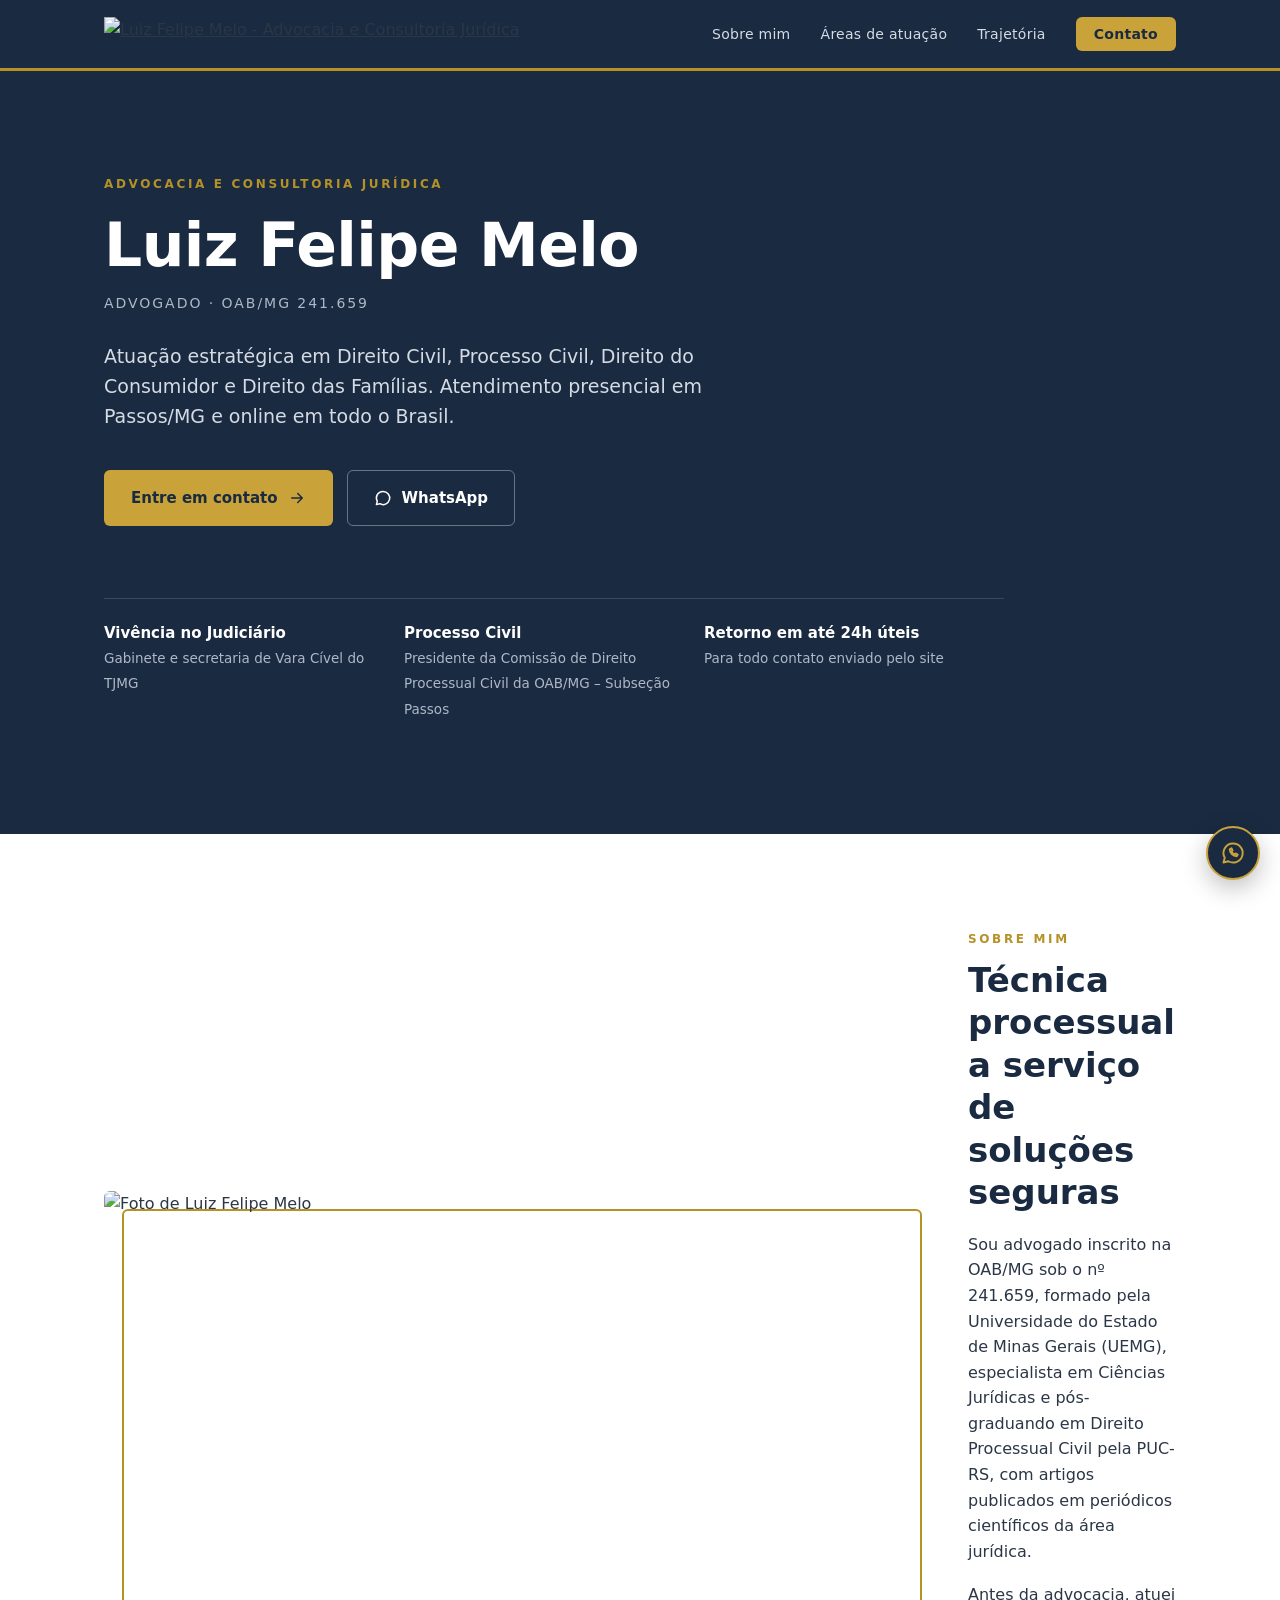
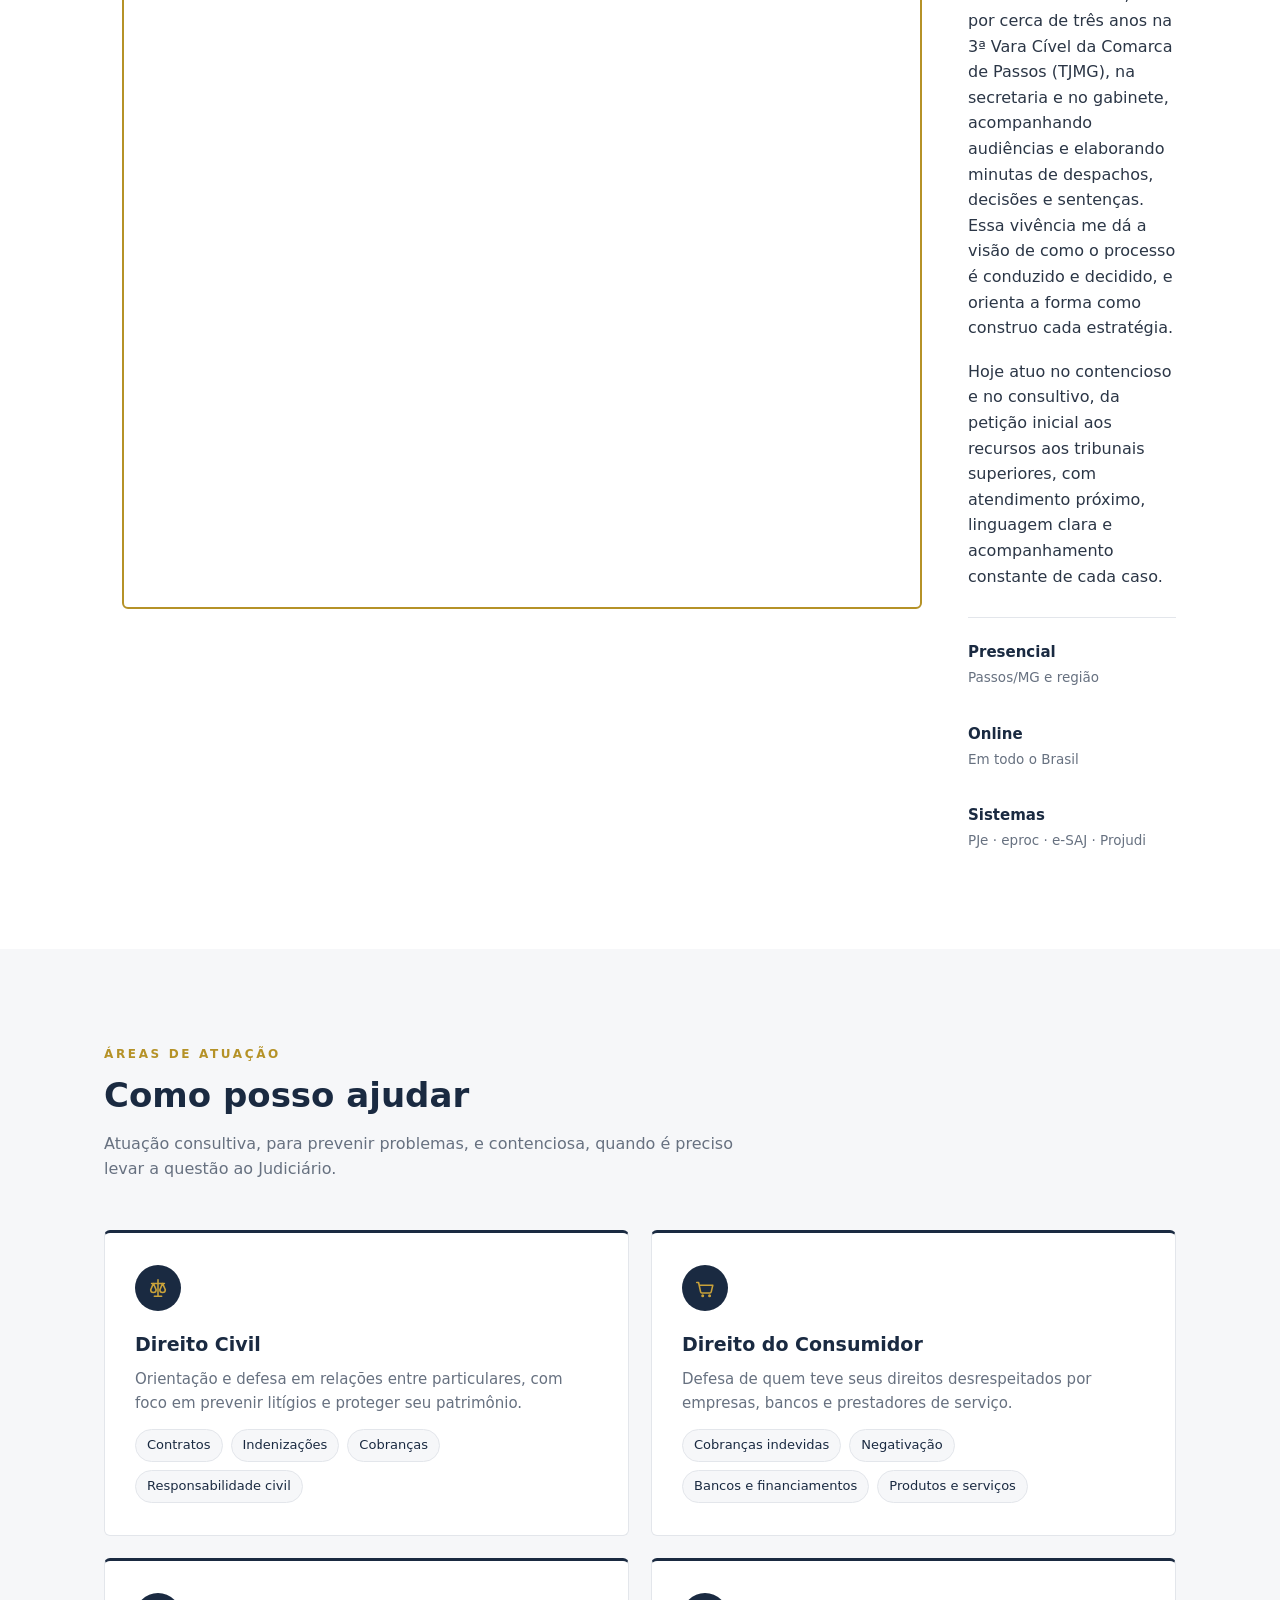
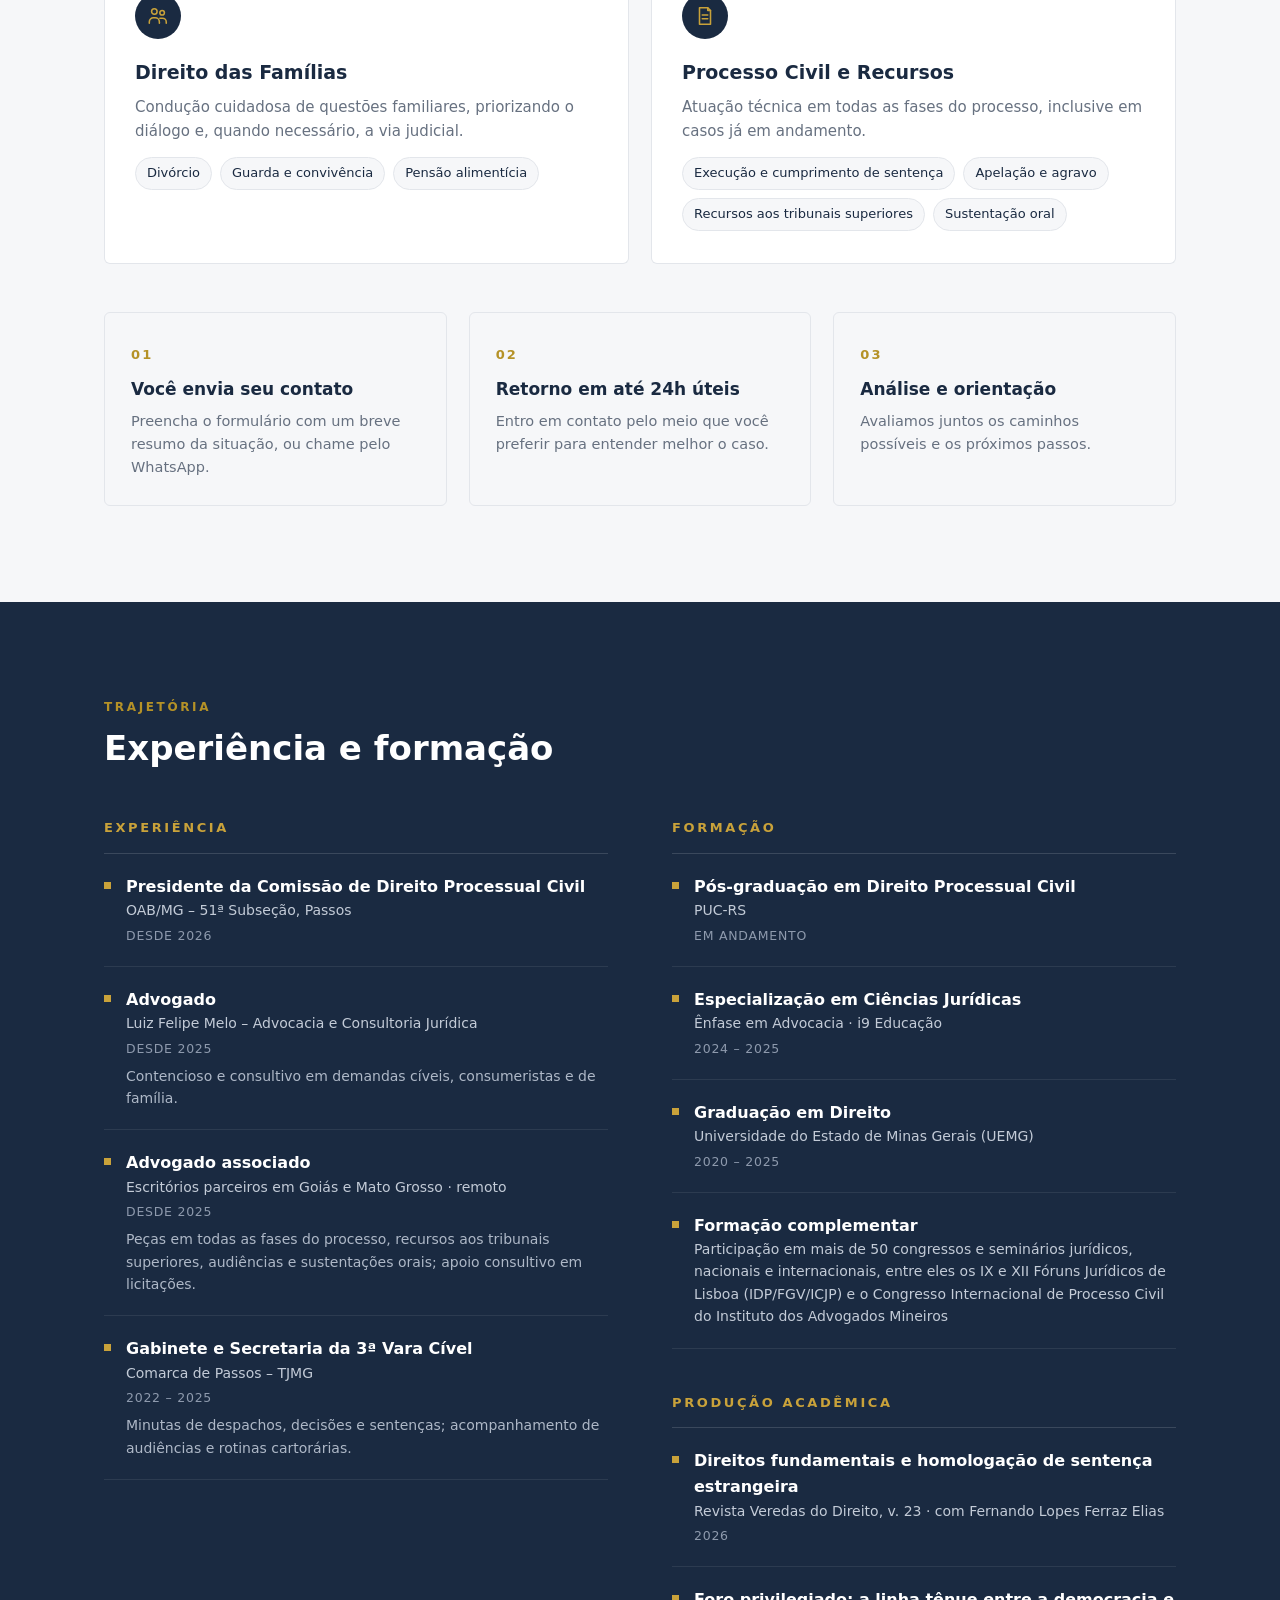
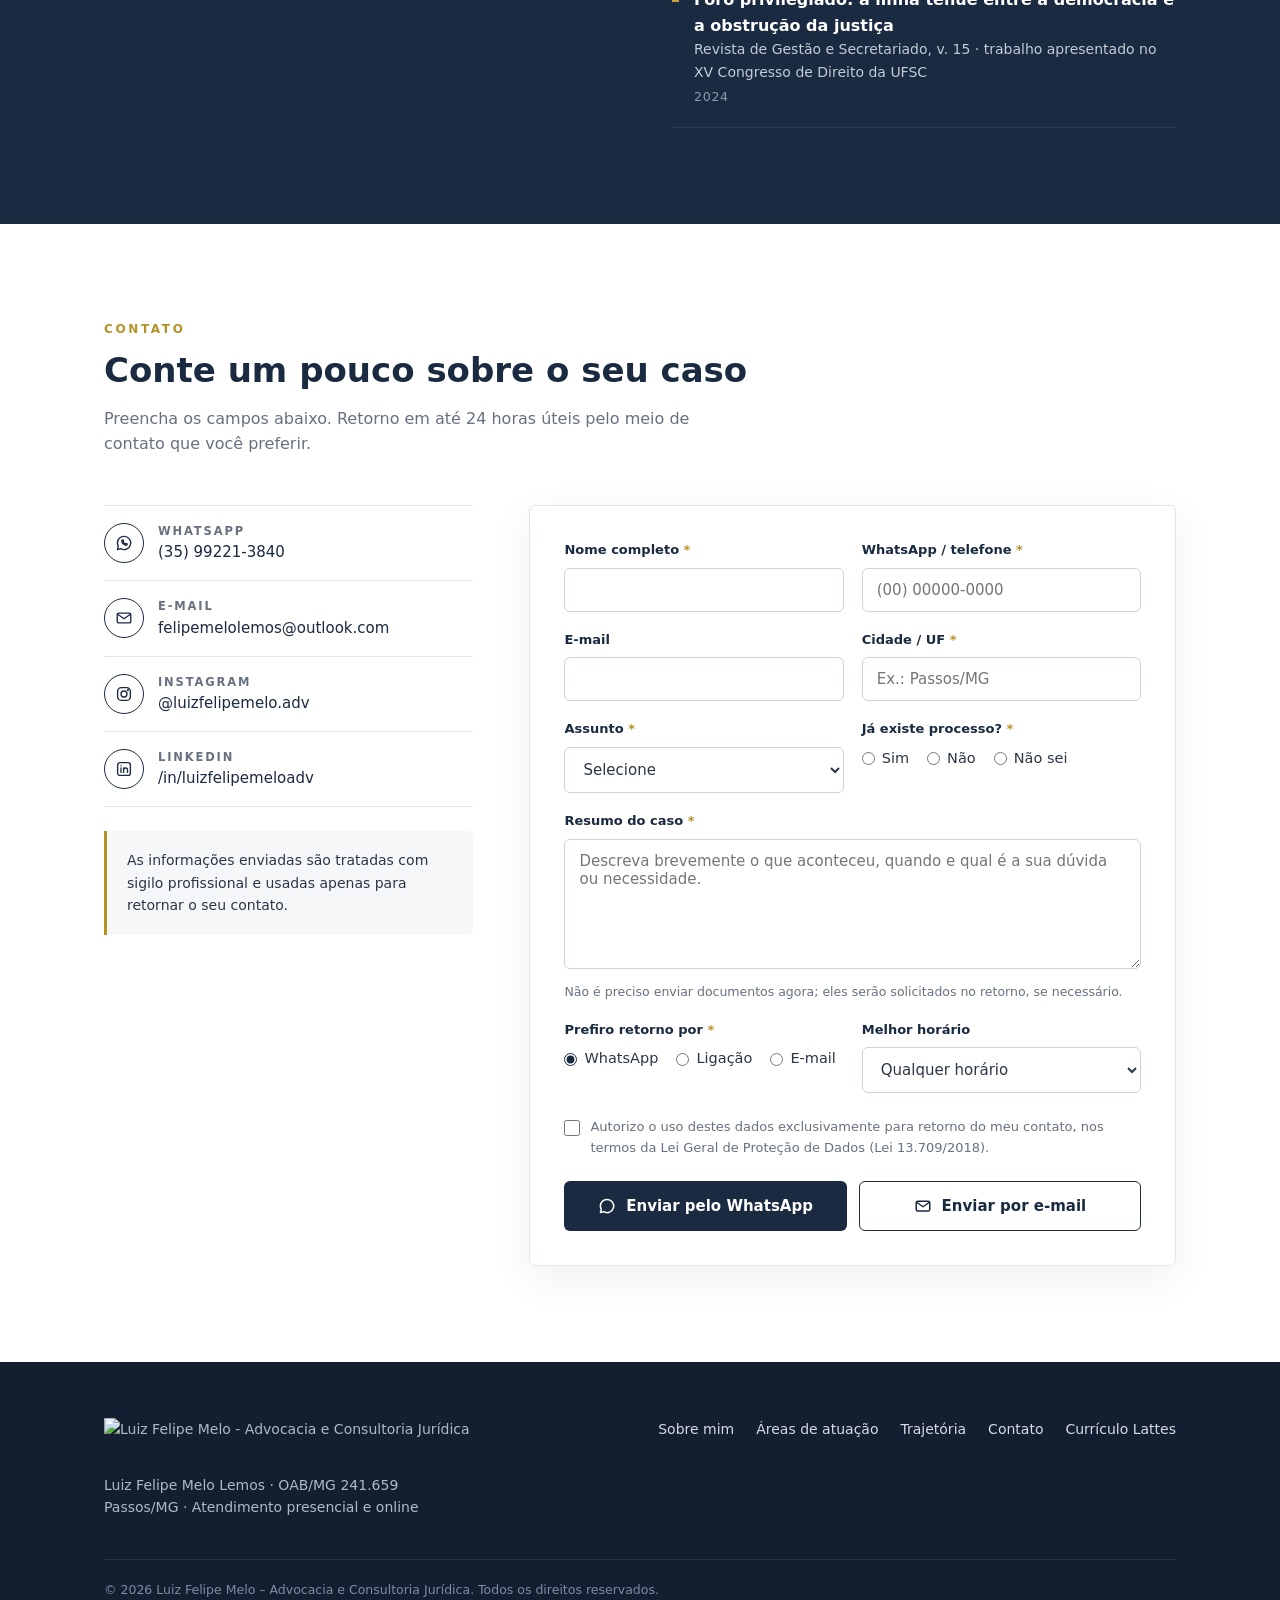
==== index.html @ 208e43bc "Add files via upload" ====
<!doctype html>
<html lang="pt-BR">
<head>
<meta charset="utf-8">
<meta name="viewport" content="width=device-width, initial-scale=1">
<title>Luiz Felipe Melo | Advocacia e Consultoria Jurídica</title>
<meta name="description" content="Luiz Felipe Melo, advogado (OAB/MG 241.659). Atuação em Direito Civil, Processo Civil, Direito do Consumidor e Direito das Famílias. Atendimento presencial em Passos/MG e online em todo o Brasil.">
<meta name="theme-color" content="#1A2A41">
<link rel="icon" type="image/png" href="assets/favicon.png">
<link rel="apple-touch-icon" href="assets/apple-touch-icon.png">
<meta property="og:type" content="website">
<meta property="og:locale" content="pt_BR">
<meta property="og:title" content="Luiz Felipe Melo | Advocacia e Consultoria Jurídica">
<meta property="og:description" content="Advogado · OAB/MG 241.659. Direito Civil, Processo Civil, Consumidor e Famílias. Atendimento presencial em Passos/MG e online em todo o Brasil.">
<meta property="og:image" content="https://luizfelipemelo-adv.github.io/assets/og.jpg">
<meta property="og:url" content="https://luizfelipemelo-adv.github.io/">

<style>
  @font-face { font-family: "Montserrat"; font-weight: 400; font-display: swap; src: url("assets/fonts/montserrat-latin-400-normal.woff2") format("woff2"); }
  @font-face { font-family: "Montserrat"; font-weight: 500; font-display: swap; src: url("assets/fonts/montserrat-latin-500-normal.woff2") format("woff2"); }
  @font-face { font-family: "Montserrat"; font-weight: 600; font-display: swap; src: url("assets/fonts/montserrat-latin-600-normal.woff2") format("woff2"); }
  @font-face { font-family: "Montserrat"; font-weight: 700; font-display: swap; src: url("assets/fonts/montserrat-latin-700-normal.woff2") format("woff2"); }

  :root {
    --navy: #1A2A41; --navy-deep: #131F31; --gold: #B59227; --gold-light: #C9A23A;
    --text: #2B3646; --grey: #677180; --hair: #E3E6EB; --paper: #F6F7F9; --white: #FFFFFF;
    --max: 1120px; --r: 6px;
  }
  * { box-sizing: border-box; margin: 0; padding: 0; }
  html { scroll-behavior: smooth; scroll-padding-top: 76px; }
  body { font-family: "Montserrat", system-ui, sans-serif; color: var(--text); background: var(--white); line-height: 1.6; font-size: 16px; -webkit-font-smoothing: antialiased; }
  img { max-width: 100%; display: block; }
  a { color: inherit; }
  .wrap { max-width: var(--max); margin: 0 auto; padding: 0 24px; }
  .eyebrow { font-size: 12px; font-weight: 700; letter-spacing: .22em; text-transform: uppercase; color: var(--gold); }
  h2.title { font-size: clamp(26px, 3.4vw, 34px); font-weight: 600; color: var(--navy); line-height: 1.25; margin-top: 10px; }
  .lead { color: var(--grey); max-width: 640px; margin-top: 14px; }
  section { padding: 96px 0; }

  /* NAV */
  .nav { position: sticky; top: 0; z-index: 50; background: var(--navy); border-bottom: 3px solid var(--gold); }
  .nav .wrap { display: flex; align-items: center; justify-content: space-between; height: 68px; }
  .nav .brand img { height: 34px; width: auto; }
  .nav ul { display: flex; gap: 30px; list-style: none; align-items: center; }
  .nav ul a { color: #D5DBE4; text-decoration: none; font-size: 14px; font-weight: 500; letter-spacing: .02em; }
  .nav ul a:hover { color: var(--white); }
  .nav ul a.btn-nav { color: var(--navy); background: var(--gold-light); padding: 9px 18px; border-radius: var(--r); font-weight: 600; }
  .nav ul a.btn-nav:hover { background: #D4AE48; color: var(--navy); }
  .menu-btn { display: none; background: none; border: 0; width: 42px; height: 42px; cursor: pointer; }
  .menu-btn span { display: block; width: 24px; height: 2px; background: var(--white); margin: 5px auto; transition: .2s; }

  /* HERO */
  .hero { background: var(--navy); color: var(--white); padding: 104px 0 112px; position: relative; overflow: hidden; }
  .hero .mono { position: absolute; right: 24px; top: 6px; width: 250px; height: auto; opacity: .95; }
  .hero .wrap { position: relative; z-index: 1; }
  .hero h1 { font-size: clamp(36px, 5.6vw, 60px); font-weight: 600; line-height: 1.1; margin-top: 18px; letter-spacing: -.01em; }
  .hero .oab { font-size: 14px; letter-spacing: .14em; text-transform: uppercase; color: #AEB8C7; margin-top: 14px; }
  .hero p.intro { font-size: clamp(16px, 1.8vw, 19px); color: #D5DBE4; max-width: 620px; margin-top: 26px; }
  .hero .ctas { display: flex; gap: 14px; flex-wrap: wrap; margin-top: 38px; }
  .btn { display: inline-flex; align-items: center; gap: 10px; padding: 15px 26px; border-radius: var(--r); font-weight: 600; font-size: 15px; text-decoration: none; border: 1.5px solid transparent; cursor: pointer; font-family: inherit; }
  .btn-gold { background: var(--gold-light); color: var(--navy); }
  .btn-gold:hover { background: #D4AE48; }
  .btn-ghost { border-color: rgba(255,255,255,.35); color: var(--white); }
  .btn-ghost:hover { border-color: var(--white); }
  .btn svg { width: 18px; height: 18px; fill: none; stroke: currentColor; stroke-width: 2; stroke-linecap: round; stroke-linejoin: round; }
  .hero .facts { display: grid; grid-template-columns: repeat(3, 1fr); gap: 0; margin-top: 72px; border-top: 1px solid rgba(255,255,255,.14); max-width: 900px; }
  .hero .facts div { padding: 22px 24px 0 0; }
  .hero .facts b { display: block; font-size: 15px; font-weight: 600; color: var(--white); }
  .hero .facts span { font-size: 13.5px; color: #AEB8C7; }

  /* SOBRE */
  .about .grid { display: grid; grid-template-columns: 5fr 7fr; gap: 64px; align-items: center; }
  .about .photo { position: relative; }
  .about .photo img { border-radius: var(--r); width: 100%; aspect-ratio: 4/5; object-fit: cover; }
  .about .photo::before { content: ""; position: absolute; inset: 18px -18px -18px 18px; border: 2px solid var(--gold); border-radius: var(--r); z-index: -1; }
  .about p { margin-top: 18px; }
  .about .sign { margin-top: 28px; padding-top: 22px; border-top: 1px solid var(--hair); display: flex; gap: 32px; flex-wrap: wrap; }
  .about .sign div b { display: block; color: var(--navy); font-weight: 600; font-size: 15px; }
  .about .sign div span { font-size: 13.5px; color: var(--grey); }

  /* ÁREAS */
  .areas { background: var(--paper); }
  .areas .cards { display: grid; grid-template-columns: repeat(2, 1fr); gap: 22px; margin-top: 48px; }
  .card { background: var(--white); border: 1px solid var(--hair); border-radius: var(--r); padding: 32px 30px; border-top: 3px solid var(--navy); }
  .card .ic { width: 46px; height: 46px; border-radius: 50%; background: var(--navy); display: flex; align-items: center; justify-content: center; }
  .card .ic svg { width: 22px; height: 22px; fill: none; stroke: var(--gold-light); stroke-width: 1.7; stroke-linecap: round; stroke-linejoin: round; }
  .card h3 { font-size: 19px; font-weight: 600; color: var(--navy); margin-top: 18px; }
  .card p { color: var(--grey); font-size: 15px; margin-top: 8px; }
  .card ul { list-style: none; margin-top: 14px; display: flex; flex-wrap: wrap; gap: 8px; }
  .card li { font-size: 13px; font-weight: 500; color: var(--navy); background: var(--paper); border: 1px solid var(--hair); padding: 5px 11px; border-radius: 30px; }

  /* COMO FUNCIONA */
  .steps { display: grid; grid-template-columns: repeat(3, 1fr); gap: 22px; margin-top: 48px; counter-reset: s; }
  .step { padding: 28px 26px 26px; border: 1px solid var(--hair); border-radius: var(--r); position: relative; }
  .step::before { counter-increment: s; content: "0" counter(s); font-size: 13px; font-weight: 700; letter-spacing: .16em; color: var(--gold); }
  .step h3 { font-size: 17px; font-weight: 600; color: var(--navy); margin-top: 10px; }
  .step p { font-size: 14.5px; color: var(--grey); margin-top: 6px; }

  /* TRAJETÓRIA */
  .career { background: var(--navy); color: var(--white); }
  .career h2.title { color: var(--white); }
  .career .cols { display: grid; grid-template-columns: 1fr 1fr; gap: 64px; margin-top: 48px; }
  .career h3 { font-size: 13px; font-weight: 700; letter-spacing: .2em; text-transform: uppercase; color: var(--gold-light); padding-bottom: 14px; border-bottom: 1px solid rgba(255,255,255,.14); }
  .tl { list-style: none; }
  .tl li { padding: 20px 0 20px 22px; border-bottom: 1px solid rgba(255,255,255,.08); position: relative; }
  .tl li::before { content: ""; position: absolute; left: 0; top: 28px; width: 7px; height: 7px; background: var(--gold-light); }
  .tl b { display: block; font-weight: 600; font-size: 16px; }
  .tl .where { display: block; font-size: 14px; color: #C3CBD7; }
  .tl .when { display: block; font-size: 12.5px; color: #8E9AAD; letter-spacing: .06em; text-transform: uppercase; margin-top: 4px; }
  .tl p { font-size: 14px; color: #AEB8C7; margin-top: 6px; }

  /* CONTATO */
  .contact .grid { display: grid; grid-template-columns: 4fr 7fr; gap: 56px; margin-top: 48px; align-items: start; }
  .channels a { display: flex; align-items: center; gap: 14px; padding: 16px 0; border-bottom: 1px solid var(--hair); text-decoration: none; }
  .channels a:first-child { border-top: 1px solid var(--hair); }
  .channels .ci { width: 40px; height: 40px; flex: 0 0 40px; border-radius: 50%; border: 1.5px solid var(--navy); display: flex; align-items: center; justify-content: center; }
  .channels .ci svg { width: 18px; height: 18px; fill: none; stroke: var(--navy); stroke-width: 1.8; stroke-linecap: round; stroke-linejoin: round; }
  .channels small { display: block; font-size: 11.5px; font-weight: 700; letter-spacing: .16em; text-transform: uppercase; color: var(--grey); }
  .channels span.v { display: block; font-weight: 500; color: var(--navy); font-size: 15px; word-break: break-word; }
  .note { margin-top: 24px; padding: 18px 20px; background: var(--paper); border-left: 3px solid var(--gold); font-size: 14px; color: var(--text); border-radius: 0 var(--r) var(--r) 0; }

  form { background: var(--white); border: 1px solid var(--hair); border-radius: var(--r); padding: 34px; box-shadow: 0 12px 40px rgba(26,42,65,.07); }
  .row { display: grid; grid-template-columns: 1fr 1fr; gap: 18px; }
  .f { margin-bottom: 18px; }
  .f label, .f .lbl { display: block; font-size: 13px; font-weight: 600; color: var(--navy); margin-bottom: 7px; }
  .f label i, .f .lbl i { color: var(--gold); font-style: normal; }
  .f input, .f select, .f textarea { width: 100%; font-family: inherit; font-size: 15px; color: var(--text); padding: 12px 14px; border: 1px solid #CDD3DC; border-radius: var(--r); background: var(--white); outline: none; }
  .f textarea { min-height: 130px; resize: vertical; }
  .f input:focus, .f select:focus, .f textarea:focus { border-color: var(--navy); box-shadow: 0 0 0 3px rgba(26,42,65,.1); }
  .f .hint { font-size: 12.5px; color: var(--grey); margin-top: 5px; }
  .radios { display: flex; gap: 18px; flex-wrap: wrap; }
  .radios label { display: flex; align-items: center; gap: 7px; font-weight: 500; font-size: 14.5px; color: var(--text); margin: 0; cursor: pointer; }
  .radios input { width: auto; accent-color: var(--navy); }
  .consent { display: flex; gap: 10px; align-items: flex-start; font-size: 13px; color: var(--grey); margin: 6px 0 22px; }
  .consent input { margin-top: 3px; accent-color: var(--navy); width: 16px; height: 16px; flex: 0 0 16px; }
  .send { display: flex; gap: 12px; flex-wrap: wrap; }
  .send .btn { flex: 1 1 220px; justify-content: center; }
  .btn-navy { background: var(--navy); color: var(--white); }
  .btn-navy:hover { background: var(--navy-deep); }
  .btn-line { border-color: var(--navy); color: var(--navy); background: transparent; }
  .btn-line:hover { background: var(--paper); }
  .err { display: none; color: #A3302A; font-size: 13.5px; margin-bottom: 14px; }
  .err.show { display: block; }
  .ok { display: none; margin-top: 16px; font-size: 14px; color: var(--navy); background: var(--paper); padding: 14px 16px; border-radius: var(--r); }
  .ok.show { display: block; }
  .f.invalid input, .f.invalid select, .f.invalid textarea { border-color: #A3302A; }

  /* FOOTER */
  footer { background: var(--navy-deep); color: #AEB8C7; padding: 56px 0 0; font-size: 14px; }
  footer .top { display: flex; justify-content: space-between; gap: 32px; flex-wrap: wrap; padding-bottom: 40px; }
  footer img { height: 40px; width: auto; }
  footer .links { display: flex; gap: 22px; flex-wrap: wrap; }
  footer .links a { text-decoration: none; color: #D5DBE4; }
  footer .links a:hover { color: var(--white); }
  footer .bottom { border-top: 1px solid rgba(255,255,255,.08); padding: 20px 0; font-size: 12.5px; color: #7F8BA0; }
  .bar { display: flex; height: 6px; } .bar i { flex: 1; background: var(--navy); } .bar i + i { background: var(--gold); }

  /* WHATSAPP FLUTUANTE */
  .wa-float { position: fixed; right: 20px; bottom: 20px; z-index: 60; width: 54px; height: 54px; border-radius: 50%; background: var(--navy); border: 2px solid var(--gold-light);
              display: flex; align-items: center; justify-content: center; box-shadow: 0 8px 24px rgba(0,0,0,.25); }
  .wa-float svg { width: 26px; height: 26px; fill: none; stroke: var(--gold-light); stroke-width: 1.8; stroke-linecap: round; stroke-linejoin: round; }

  /* RESPONSIVO */
  @media (max-width: 900px) {
    section { padding: 72px 0; }
    .menu-btn { display: block; }
    .nav ul { display: none; position: absolute; top: 71px; left: 0; right: 0; background: var(--navy); flex-direction: column; gap: 0; padding: 8px 24px 20px; border-bottom: 3px solid var(--gold); }
    .nav.open ul { display: flex; }
    .nav ul li { width: 100%; }
    .nav ul a { display: block; padding: 14px 0; border-bottom: 1px solid rgba(255,255,255,.08); font-size: 16px; }
    .nav ul a.btn-nav { text-align: center; margin-top: 14px; border: 0; }
    .hero { padding: 72px 0 80px; }
    .hero .mono { display: none; }
    .hero .facts { grid-template-columns: 1fr; margin-top: 48px; }
    .hero .facts div { padding: 16px 0; border-bottom: 1px solid rgba(255,255,255,.08); }
    .about .grid, .career .cols, .contact .grid { grid-template-columns: 1fr; gap: 44px; }
    .about .photo { max-width: 380px; margin-right: 18px; }
    .areas .cards, .steps { grid-template-columns: 1fr; }
    .row { grid-template-columns: 1fr; gap: 0; }
    form { padding: 24px 20px; }
  }
</style>
</head>
<body>

<header class="nav" id="topo">
  <div class="wrap">
    <a class="brand" href="#inicio" aria-label="Início"><img src="assets/logo-horizontal.png" alt="Luiz Felipe Melo - Advocacia e Consultoria Jurídica"></a>
    <button class="menu-btn" aria-label="Abrir menu" aria-expanded="false"><span></span><span></span><span></span></button>
    <ul>
      <li><a href="#sobre">Sobre mim</a></li>
      <li><a href="#atuacao">Áreas de atuação</a></li>
      <li><a href="#trajetoria">Trajetória</a></li>
      <li><a href="#contato" class="btn-nav">Contato</a></li>
    </ul>
  </div>
</header>

<main>
  <!-- INÍCIO -->
  <section class="hero" id="inicio">
    <div class="wrap">
      <img class="mono" src="assets/icone.png" alt="" aria-hidden="true">
      <div class="eyebrow">Advocacia e Consultoria Jurídica</div>
      <h1>Luiz Felipe Melo</h1>
      <div class="oab">Advogado · OAB/MG 241.659</div>
      <p class="intro">Atuação estratégica em Direito Civil, Processo Civil, Direito do Consumidor e Direito das Famílias. Atendimento presencial em Passos/MG e online em todo o Brasil.</p>
      <div class="ctas">
        <a class="btn btn-gold" href="#contato">Entre em contato
          <svg viewBox="0 0 24 24"><path d="M5 12h14M13 6l6 6-6 6"/></svg></a>
        <a class="btn btn-ghost" href="https://wa.me/5535992213840" target="_blank" rel="noopener">
          <svg viewBox="0 0 24 24"><path d="M12 3.2a8.8 8.8 0 0 0-7.6 13.2L3.2 20.8l4.5-1.2A8.8 8.8 0 1 0 12 3.2z"/></svg>WhatsApp</a>
      </div>
      <div class="facts">
        <div><b>Vivência no Judiciário</b><span>Gabinete e secretaria de Vara Cível do TJMG</span></div>
        <div><b>Processo Civil</b><span>Presidente da Comissão de Direito Processual Civil da OAB/MG – Subseção Passos</span></div>
        <div><b>Retorno em até 24h úteis</b><span>Para todo contato enviado pelo site</span></div>
      </div>
    </div>
  </section>

  <!-- SOBRE -->
  <section class="about" id="sobre">
    <div class="wrap grid">
      <div class="photo"><img src="assets/foto-luiz-felipe.jpg" alt="Foto de Luiz Felipe Melo" width="800" height="1000" loading="lazy"></div>
      <div>
        <div class="eyebrow">Sobre mim</div>
        <h2 class="title">Técnica processual a serviço de soluções seguras</h2>
        <p>Sou advogado inscrito na OAB/MG sob o nº 241.659, formado pela Universidade do Estado de Minas Gerais (UEMG), especialista em Ciências Jurídicas e pós-graduando em Direito Processual Civil pela PUC-RS, com artigos publicados em periódicos científicos da área jurídica.</p>
        <p>Antes da advocacia, atuei por cerca de três anos na 3ª Vara Cível da Comarca de Passos (TJMG), na secretaria e no gabinete, acompanhando audiências e elaborando minutas de despachos, decisões e sentenças. Essa vivência me dá a visão de como o processo é conduzido e decidido, e orienta a forma como construo cada estratégia.</p>
        <p>Hoje atuo no contencioso e no consultivo, da petição inicial aos recursos aos tribunais superiores, com atendimento próximo, linguagem clara e acompanhamento constante de cada caso.</p>
        <div class="sign">
          <div><b>Presencial</b><span>Passos/MG e região</span></div>
          <div><b>Online</b><span>Em todo o Brasil</span></div>
          <div><b>Sistemas</b><span>PJe · eproc · e-SAJ · Projudi</span></div>
        </div>
      </div>
    </div>
  </section>

  <!-- ÁREAS -->
  <section class="areas" id="atuacao">
    <div class="wrap">
      <div class="eyebrow">Áreas de atuação</div>
      <h2 class="title">Como posso ajudar</h2>
      <p class="lead">Atuação consultiva, para prevenir problemas, e contenciosa, quando é preciso levar a questão ao Judiciário.</p>
      <div class="cards">
        <article class="card">
          <div class="ic"><svg viewBox="0 0 24 24"><path d="M12 3v18M5 7h14M7 7l-3 7a3 3 0 0 0 6 0zM17 7l-3 7a3 3 0 0 0 6 0zM8 21h8"/></svg></div>
          <h3>Direito Civil</h3>
          <p>Orientação e defesa em relações entre particulares, com foco em prevenir litígios e proteger seu patrimônio.</p>
          <ul><li>Contratos</li><li>Indenizações</li><li>Cobranças</li><li>Responsabilidade civil</li></ul>
        </article>
        <article class="card">
          <div class="ic"><svg viewBox="0 0 24 24"><path d="M3 6h2l2.2 10.2a1.5 1.5 0 0 0 1.5 1.2h8.6a1.5 1.5 0 0 0 1.5-1.2L20.5 9H6.2"/><circle cx="9.5" cy="20.5" r=".8"/><circle cx="17" cy="20.5" r=".8"/></svg></div>
          <h3>Direito do Consumidor</h3>
          <p>Defesa de quem teve seus direitos desrespeitados por empresas, bancos e prestadores de serviço.</p>
          <ul><li>Cobranças indevidas</li><li>Negativação</li><li>Bancos e financiamentos</li><li>Produtos e serviços</li></ul>
        </article>
        <article class="card">
          <div class="ic"><svg viewBox="0 0 24 24"><circle cx="8" cy="7" r="3"/><circle cx="16.5" cy="8.5" r="2.5"/><path d="M2.5 20v-1.5A4.5 4.5 0 0 1 7 14h2a4.5 4.5 0 0 1 4.5 4.5V20M14 14.5h3a4 4 0 0 1 4 4V20"/></svg></div>
          <h3>Direito das Famílias</h3>
          <p>Condução cuidadosa de questões familiares, priorizando o diálogo e, quando necessário, a via judicial.</p>
          <ul><li>Divórcio</li><li>Guarda e convivência</li><li>Pensão alimentícia</li></ul>
        </article>
        <article class="card">
          <div class="ic"><svg viewBox="0 0 24 24"><path d="M6 3h9l3 3v15H6z"/><path d="M15 3v3h3M9 11h6M9 15h6"/></svg></div>
          <h3>Processo Civil e Recursos</h3>
          <p>Atuação técnica em todas as fases do processo, inclusive em casos já em andamento.</p>
          <ul><li>Execução e cumprimento de sentença</li><li>Apelação e agravo</li><li>Recursos aos tribunais superiores</li><li>Sustentação oral</li></ul>
        </article>
      </div>

      <div class="steps">
        <div class="step"><h3>Você envia seu contato</h3><p>Preencha o formulário com um breve resumo da situação, ou chame pelo WhatsApp.</p></div>
        <div class="step"><h3>Retorno em até 24h úteis</h3><p>Entro em contato pelo meio que você preferir para entender melhor o caso.</p></div>
        <div class="step"><h3>Análise e orientação</h3><p>Avaliamos juntos os caminhos possíveis e os próximos passos.</p></div>
      </div>
    </div>
  </section>

  <!-- TRAJETÓRIA -->
  <section class="career" id="trajetoria">
    <div class="wrap">
      <div class="eyebrow">Trajetória</div>
      <h2 class="title">Experiência e formação</h2>
      <div class="cols">
        <div>
          <h3>Experiência</h3>
          <ul class="tl">
            <li><b>Presidente da Comissão de Direito Processual Civil</b><span class="where">OAB/MG – 51ª Subseção, Passos</span><span class="when">Desde 2026</span></li>
            <li><b>Advogado</b><span class="where">Luiz Felipe Melo – Advocacia e Consultoria Jurídica</span><span class="when">Desde 2025</span>
              <p>Contencioso e consultivo em demandas cíveis, consumeristas e de família.</p></li>
            <li><b>Advogado associado</b><span class="where">Escritórios parceiros em Goiás e Mato Grosso · remoto</span><span class="when">Desde 2025</span>
              <p>Peças em todas as fases do processo, recursos aos tribunais superiores, audiências e sustentações orais; apoio consultivo em licitações.</p></li>
            <li><b>Gabinete e Secretaria da 3ª Vara Cível</b><span class="where">Comarca de Passos – TJMG</span><span class="when">2022 – 2025</span>
              <p>Minutas de despachos, decisões e sentenças; acompanhamento de audiências e rotinas cartorárias.</p></li>
          </ul>
        </div>
        <div>
          <h3>Formação</h3>
          <ul class="tl">
            <li><b>Pós-graduação em Direito Processual Civil</b><span class="where">PUC-RS</span><span class="when">Em andamento</span></li>
            <li><b>Especialização em Ciências Jurídicas</b><span class="where">Ênfase em Advocacia · i9 Educação</span><span class="when">2024 – 2025</span></li>
            <li><b>Graduação em Direito</b><span class="where">Universidade do Estado de Minas Gerais (UEMG)</span><span class="when">2020 – 2025</span></li>
            <li><b>Formação complementar</b><span class="where">Participação em mais de 50 congressos e seminários jurídicos, nacionais e internacionais, entre eles os IX e XII Fóruns Jurídicos de Lisboa (IDP/FGV/ICJP) e o Congresso Internacional de Processo Civil do Instituto dos Advogados Mineiros</span></li>
          </ul>

          <h3 style="margin-top:44px">Produção acadêmica</h3>
          <ul class="tl">
            <li><b>Direitos fundamentais e homologação de sentença estrangeira</b><span class="where">Revista Veredas do Direito, v. 23 · com Fernando Lopes Ferraz Elias</span><span class="when">2026</span></li>
            <li><b>Foro privilegiado: a linha tênue entre a democracia e a obstrução da justiça</b><span class="where">Revista de Gestão e Secretariado, v. 15 · trabalho apresentado no XV Congresso de Direito da UFSC</span><span class="when">2024</span></li>
          </ul>
        </div>
      </div>
    </div>
  </section>

  <!-- CONTATO -->
  <section class="contact" id="contato">
    <div class="wrap">
      <div class="eyebrow">Contato</div>
      <h2 class="title">Conte um pouco sobre o seu caso</h2>
      <p class="lead">Preencha os campos abaixo. Retorno em até 24 horas úteis pelo meio de contato que você preferir.</p>

      <div class="grid">
        <div>
          <div class="channels">
            <a href="https://wa.me/5535992213840" target="_blank" rel="noopener">
              <span class="ci"><svg viewBox="0 0 24 24"><path d="M12 3.2a8.8 8.8 0 0 0-7.6 13.2L3.2 20.8l4.5-1.2A8.8 8.8 0 1 0 12 3.2z"/><path d="M9 8.6c0 3.4 3 6.4 6.4 6.4l1-1.6-2-1-1 .8a4.6 4.6 0 0 1-2.6-2.6l.8-1-1-2z"/></svg></span>
              <span><small>WhatsApp</small><span class="v">(35) 99221-3840</span></span></a>
            <a href="mailto:felipemelolemos@outlook.com">
              <span class="ci"><svg viewBox="0 0 24 24"><rect x="3" y="5.5" width="18" height="13" rx="2"/><path d="M3.5 7l8.5 6 8.5-6"/></svg></span>
              <span><small>E-mail</small><span class="v">felipemelolemos@outlook.com</span></span></a>
            <a href="https://www.instagram.com/luizfelipemelo.adv" target="_blank" rel="noopener">
              <span class="ci"><svg viewBox="0 0 24 24"><rect x="3.5" y="3.5" width="17" height="17" rx="5"/><circle cx="12" cy="12" r="4"/><circle cx="17.2" cy="6.8" r=".6"/></svg></span>
              <span><small>Instagram</small><span class="v">@luizfelipemelo.adv</span></span></a>
            <a href="https://www.linkedin.com/in/luizfelipemeloadv" target="_blank" rel="noopener">
              <span class="ci"><svg viewBox="0 0 24 24"><rect x="3.5" y="3.5" width="17" height="17" rx="3"/><path d="M8 10.5v6M8 7.6v.01M11.5 16.5v-6M11.5 13.3a2.6 2.6 0 0 1 5.2 0v3.2"/></svg></span>
              <span><small>LinkedIn</small><span class="v">/in/luizfelipemeloadv</span></span></a>
          </div>
          <div class="note">As informações enviadas são tratadas com sigilo profissional e usadas apenas para retornar o seu contato.</div>
        </div>

        <form id="form" novalidate>
          <div class="err" id="err">Preencha os campos obrigatórios destacados.</div>
          <div class="row">
            <div class="f"><label for="nome">Nome completo <i>*</i></label><input id="nome" name="nome" autocomplete="name" required></div>
            <div class="f"><label for="tel">WhatsApp / telefone <i>*</i></label><input id="tel" name="tel" type="tel" inputmode="tel" autocomplete="tel" placeholder="(00) 00000-0000" required></div>
          </div>
          <div class="row">
            <div class="f"><label for="email">E-mail</label><input id="email" name="email" type="email" autocomplete="email"></div>
            <div class="f"><label for="cidade">Cidade / UF <i>*</i></label><input id="cidade" name="cidade" autocomplete="address-level2" placeholder="Ex.: Passos/MG" required></div>
          </div>
          <div class="row">
            <div class="f"><label for="area">Assunto <i>*</i></label>
              <select id="area" name="area" required>
                <option value="">Selecione</option>
                <option>Direito Civil</option>
                <option>Direito do Consumidor</option>
                <option>Direito das Famílias</option>
                <option>Processo em andamento / recursos</option>
                <option>Outro assunto</option>
              </select></div>
            <div class="f"><span class="lbl">Já existe processo? <i>*</i></span>
              <div class="radios" id="proc">
                <label><input type="radio" name="processo" value="Sim"> Sim</label>
                <label><input type="radio" name="processo" value="Não"> Não</label>
                <label><input type="radio" name="processo" value="Não sei"> Não sei</label>
              </div></div>
          </div>
          <div class="f" id="numwrap" hidden><label for="numero">Número do processo</label><input id="numero" name="numero" placeholder="0000000-00.0000.0.00.0000"></div>
          <div class="f"><label for="resumo">Resumo do caso <i>*</i></label>
            <textarea id="resumo" name="resumo" required placeholder="Descreva brevemente o que aconteceu, quando e qual é a sua dúvida ou necessidade."></textarea>
            <div class="hint">Não é preciso enviar documentos agora; eles serão solicitados no retorno, se necessário.</div></div>
          <div class="row">
            <div class="f"><span class="lbl">Prefiro retorno por <i>*</i></span>
              <div class="radios" id="pref">
                <label><input type="radio" name="pref" value="WhatsApp" checked> WhatsApp</label>
                <label><input type="radio" name="pref" value="Ligação"> Ligação</label>
                <label><input type="radio" name="pref" value="E-mail"> E-mail</label>
              </div></div>
            <div class="f"><label for="horario">Melhor horário</label>
              <select id="horario" name="horario"><option>Qualquer horário</option><option>Manhã</option><option>Tarde</option><option>Noite</option></select></div>
          </div>
          <label class="consent"><input type="checkbox" id="lgpd"> Autorizo o uso destes dados exclusivamente para retorno do meu contato, nos termos da Lei Geral de Proteção de Dados (Lei 13.709/2018).</label>
          <div class="send">
            <button type="submit" class="btn btn-navy" data-via="whatsapp">
              <svg viewBox="0 0 24 24"><path d="M12 3.2a8.8 8.8 0 0 0-7.6 13.2L3.2 20.8l4.5-1.2A8.8 8.8 0 1 0 12 3.2z"/></svg>Enviar pelo WhatsApp</button>
            <button type="submit" class="btn btn-line" data-via="email">
              <svg viewBox="0 0 24 24"><rect x="3" y="5.5" width="18" height="13" rx="2"/><path d="M3.5 7l8.5 6 8.5-6"/></svg>Enviar por e-mail</button>
          </div>
          <div class="ok" id="ok">Sua mensagem foi preparada no aplicativo escolhido. Basta confirmar o envio por lá. Retorno em até 24 horas úteis.</div>
        </form>
      </div>
    </div>
  </section>
</main>

<footer>
  <div class="wrap">
    <div class="top">
      <div>
        <img src="assets/logo-horizontal.png" alt="Luiz Felipe Melo - Advocacia e Consultoria Jurídica">
        <p style="margin-top:16px">Luiz Felipe Melo Lemos · OAB/MG 241.659<br>Passos/MG · Atendimento presencial e online</p>
      </div>
      <div class="links">
        <a href="#sobre">Sobre mim</a><a href="#atuacao">Áreas de atuação</a><a href="#trajetoria">Trajetória</a><a href="#contato">Contato</a>
        <a href="http://lattes.cnpq.br/0959187105621600" target="_blank" rel="noopener">Currículo Lattes</a>
      </div>
    </div>
    <div class="bottom">© <span id="ano">2026</span> Luiz Felipe Melo – Advocacia e Consultoria Jurídica. Todos os direitos reservados.</div>
  </div>
  <div class="bar"><i></i><i></i></div>
</footer>

<a class="wa-float" href="https://wa.me/5535992213840" target="_blank" rel="noopener" aria-label="Conversar pelo WhatsApp">
  <svg viewBox="0 0 24 24"><path d="M12 3.2a8.8 8.8 0 0 0-7.6 13.2L3.2 20.8l4.5-1.2A8.8 8.8 0 1 0 12 3.2z"/><path d="M9 8.6c0 3.4 3 6.4 6.4 6.4l1-1.6-2-1-1 .8a4.6 4.6 0 0 1-2.6-2.6l.8-1-1-2z"/></svg></a>

<script>
  // Configuração de contato
  var WHATSAPP = "5535992213840";
  var EMAIL = "felipemelolemos@outlook.com";

  document.getElementById("ano").textContent = new Date().getFullYear();

  // Menu no celular
  var nav = document.querySelector(".nav"), mb = document.querySelector(".menu-btn");
  mb.addEventListener("click", function () { var o = nav.classList.toggle("open"); mb.setAttribute("aria-expanded", o); });
  nav.querySelectorAll("ul a").forEach(function (a) { a.addEventListener("click", function () { nav.classList.remove("open"); mb.setAttribute("aria-expanded", false); }); });

  // Número do processo aparece só se houver processo
  document.querySelectorAll('input[name="processo"]').forEach(function (r) {
    r.addEventListener("change", function () { document.getElementById("numwrap").hidden = this.value !== "Sim"; });
  });

  // Envio do formulário
  var form = document.getElementById("form"), via = "whatsapp";
  form.querySelectorAll("button[data-via]").forEach(function (b) { b.addEventListener("click", function () { via = this.dataset.via; }); });

  function val(id) { return (document.getElementById(id).value || "").trim(); }
  function radio(n) { var r = form.querySelector('input[name="' + n + '"]:checked'); return r ? r.value : ""; }

  form.addEventListener("submit", function (e) {
    e.preventDefault();
    var bad = false;
    ["nome", "tel", "cidade", "area", "resumo"].forEach(function (id) {
      var ok = val(id) !== ""; document.getElementById(id).closest(".f").classList.toggle("invalid", !ok); if (!ok) bad = true;
    });
    var proc = radio("processo"); document.getElementById("proc").closest(".f").classList.toggle("invalid", !proc); if (!proc) bad = true;
    var lg = document.getElementById("lgpd").checked; document.querySelector(".consent").style.color = lg ? "" : "#A3302A"; if (!lg) bad = true;
    document.getElementById("err").classList.toggle("show", bad);
    if (bad) { document.getElementById("err").scrollIntoView({ behavior: "smooth", block: "center" }); return; }

    var linhas = [
      "*Novo contato pelo site*",
      "",
      "*Nome:* " + val("nome"),
      "*Telefone:* " + val("tel"),
      val("email") ? "*E-mail:* " + val("email") : null,
      "*Cidade/UF:* " + val("cidade"),
      "*Assunto:* " + val("area"),
      "*Já existe processo:* " + proc + (val("numero") ? " (nº " + val("numero") + ")" : ""),
      "*Prefere retorno por:* " + radio("pref") + " · " + val("horario"),
      "",
      "*Resumo do caso:*",
      val("resumo")
    ].filter(function (l) { return l !== null; });

    if (via === "email") {
      var corpo = linhas.join("\n").replace(/\*/g, "");
      window.location.href = "mailto:" + EMAIL + "?subject=" + encodeURIComponent("Contato pelo site – " + val("area") + " – " + val("nome")) + "&body=" + encodeURIComponent(corpo);
    } else {
      window.open("https://wa.me/" + WHATSAPP + "?text=" + encodeURIComponent(linhas.join("\n")), "_blank");
    }
    document.getElementById("ok").classList.add("show");
  });
</script>
</body>
</html>
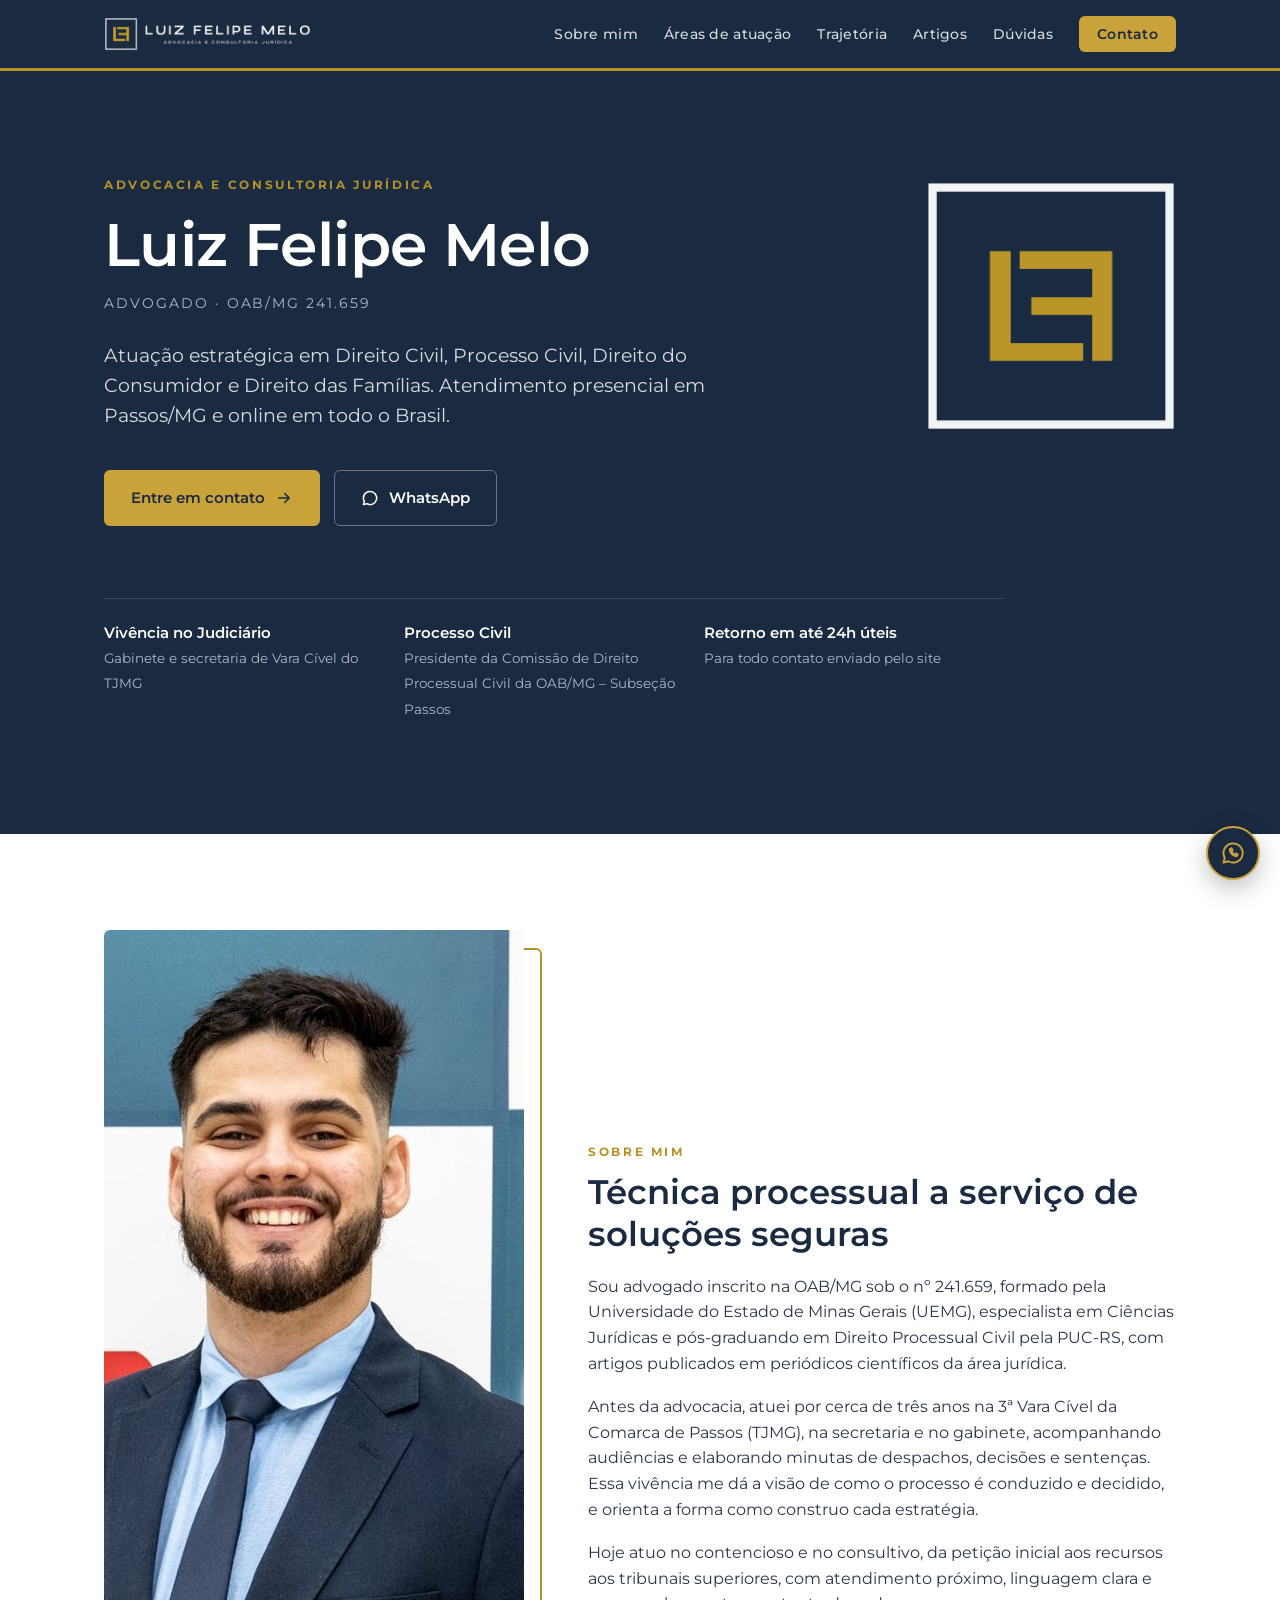
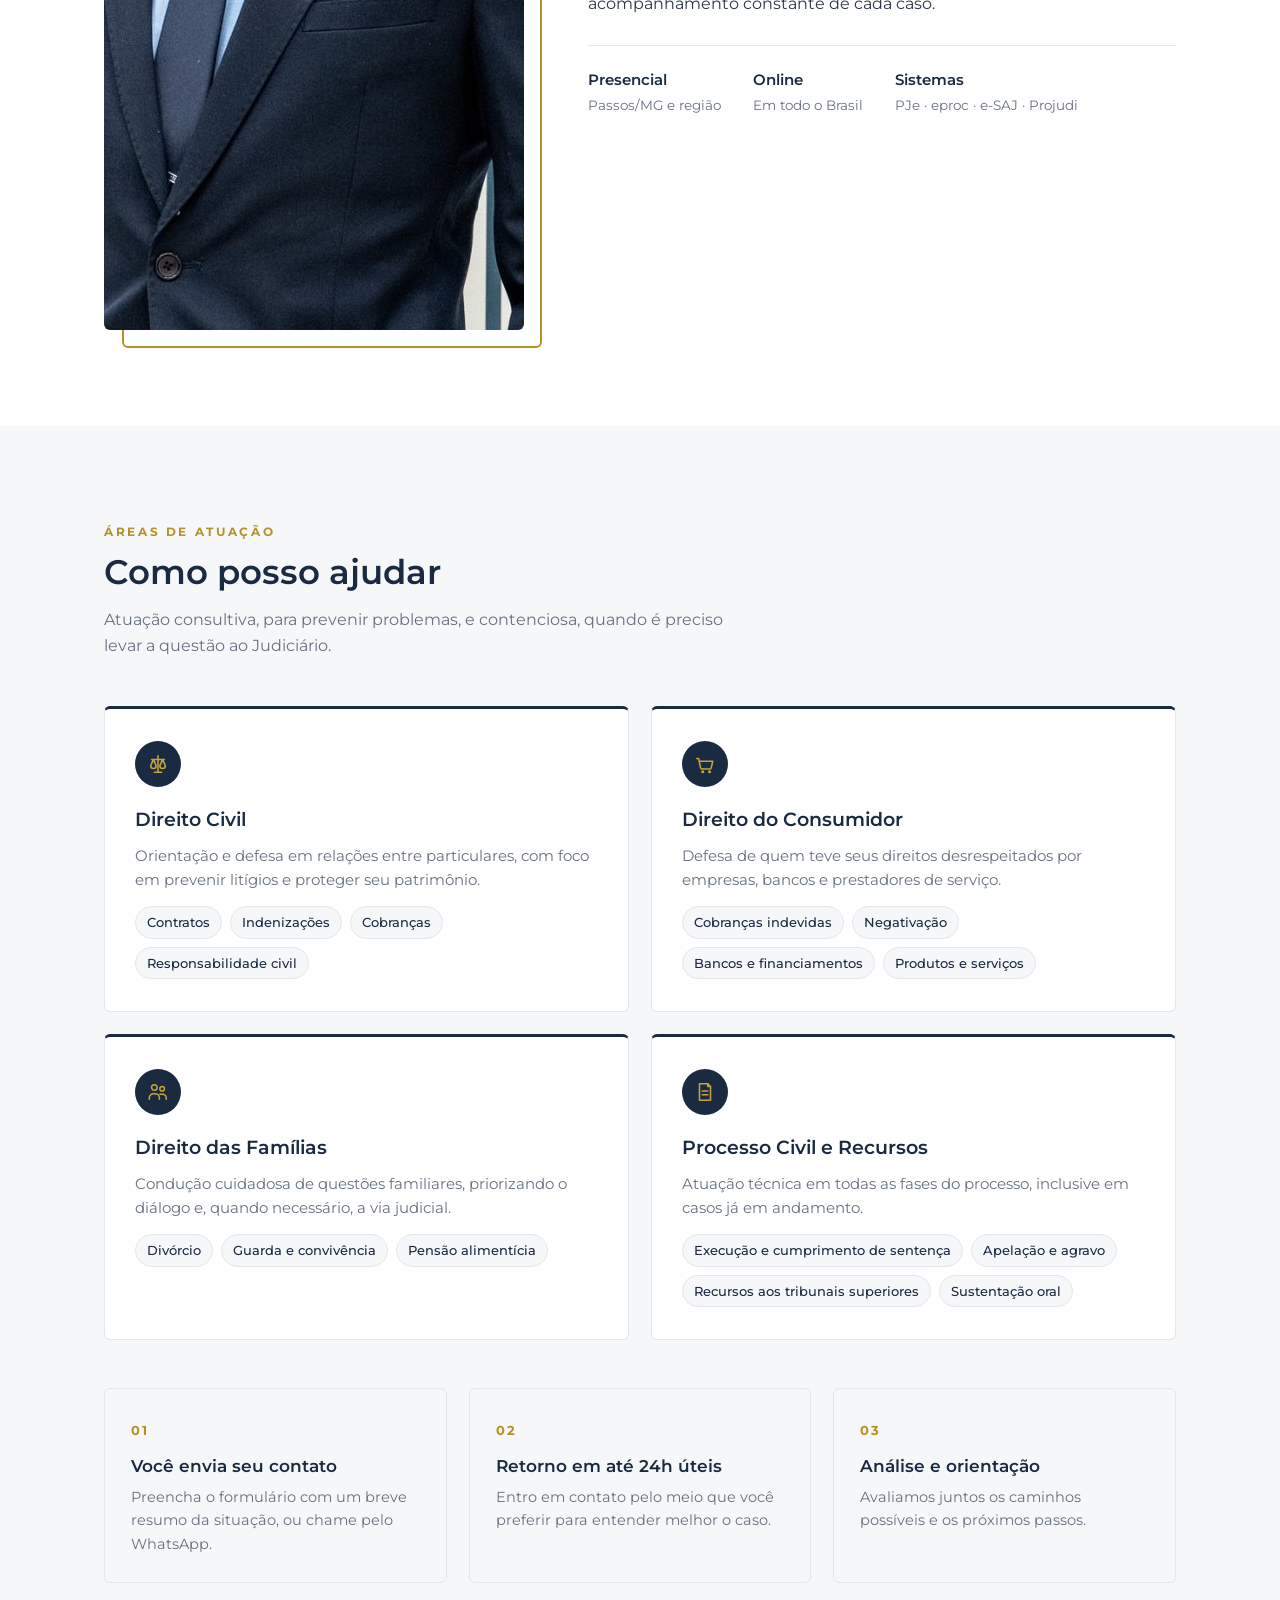
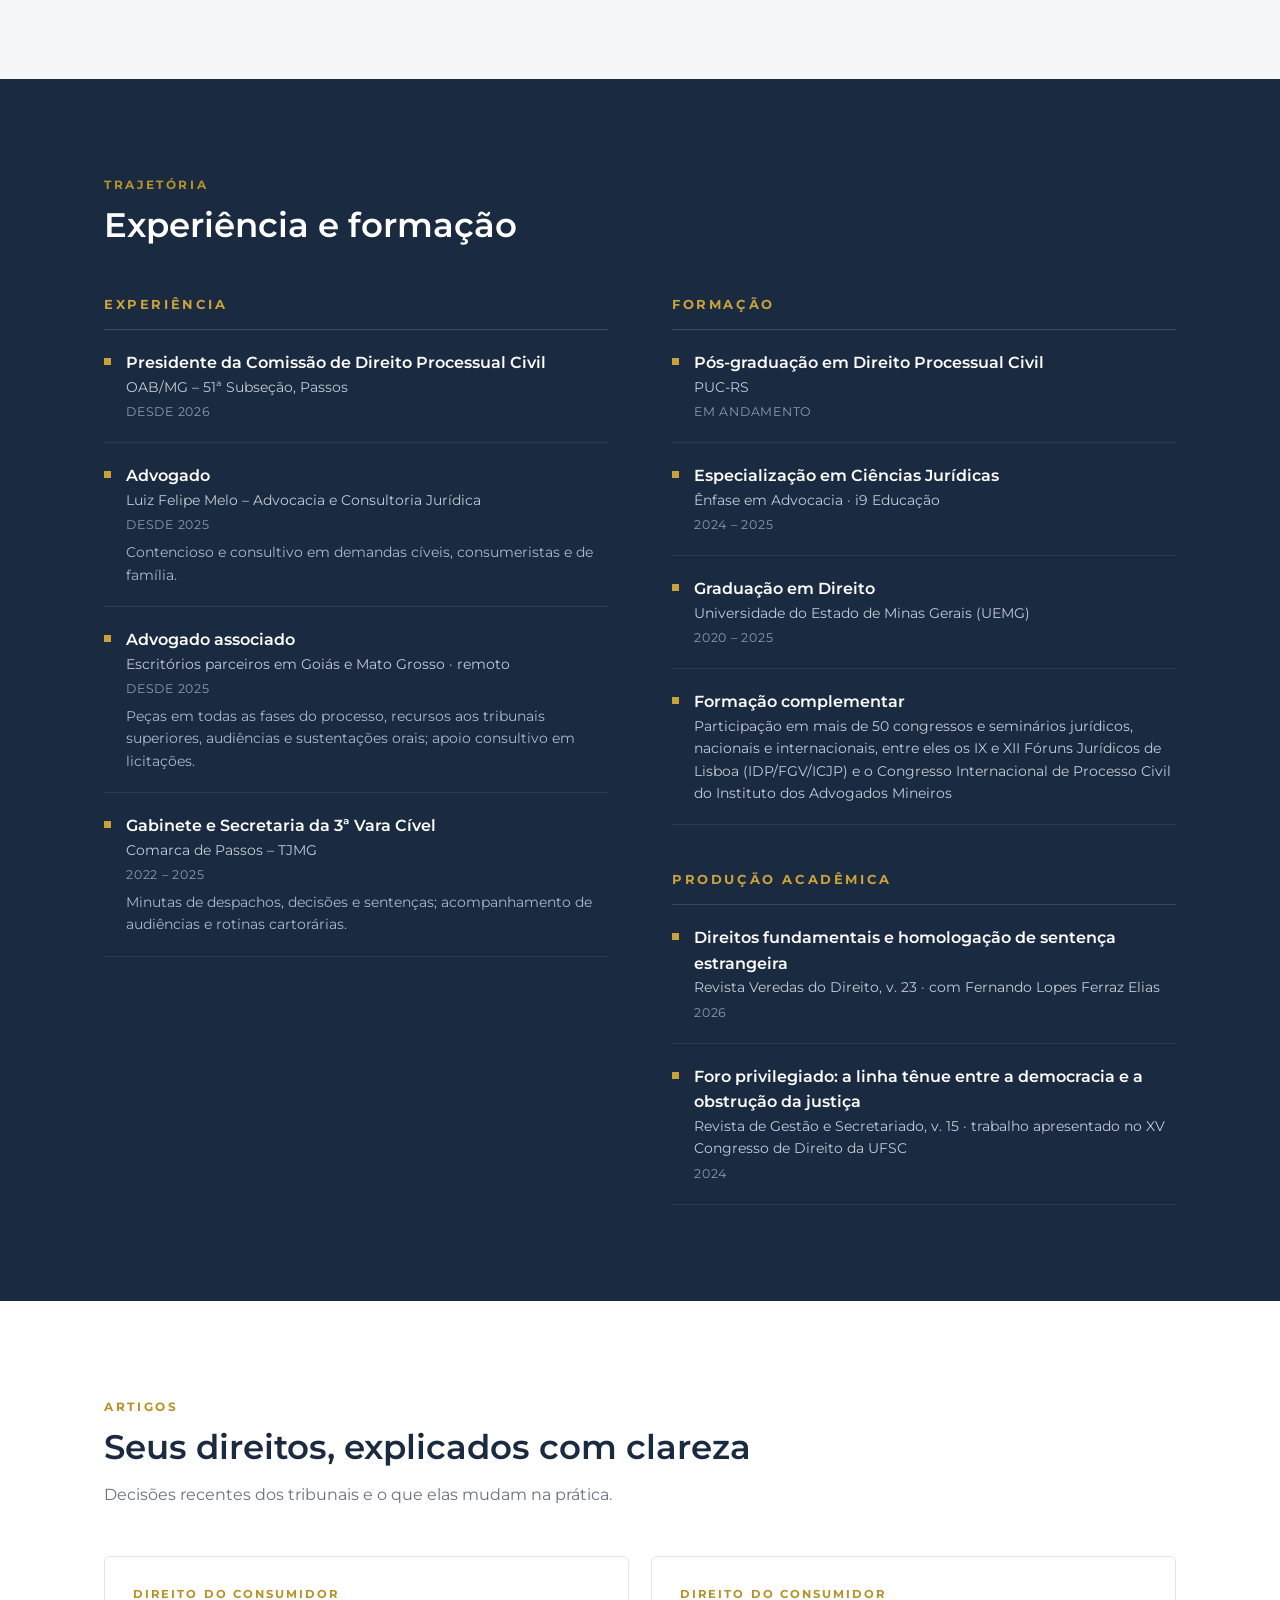
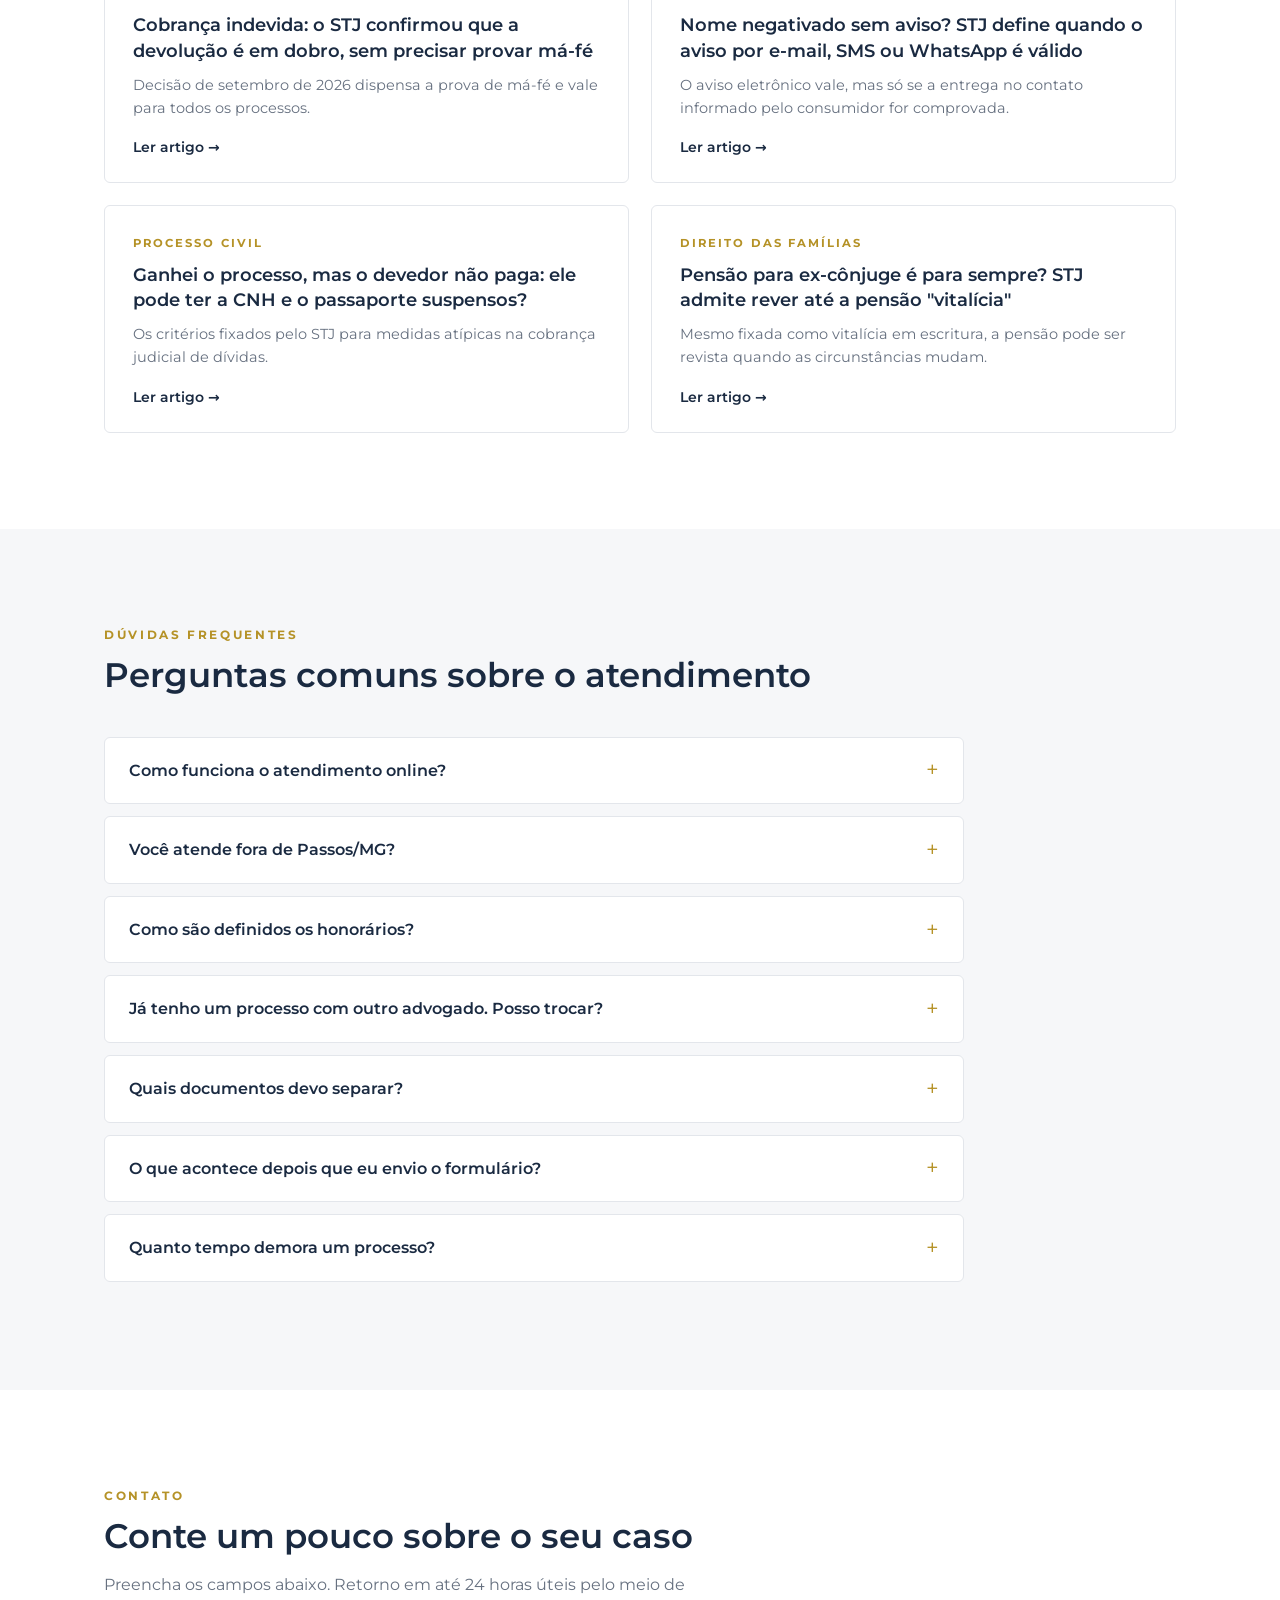
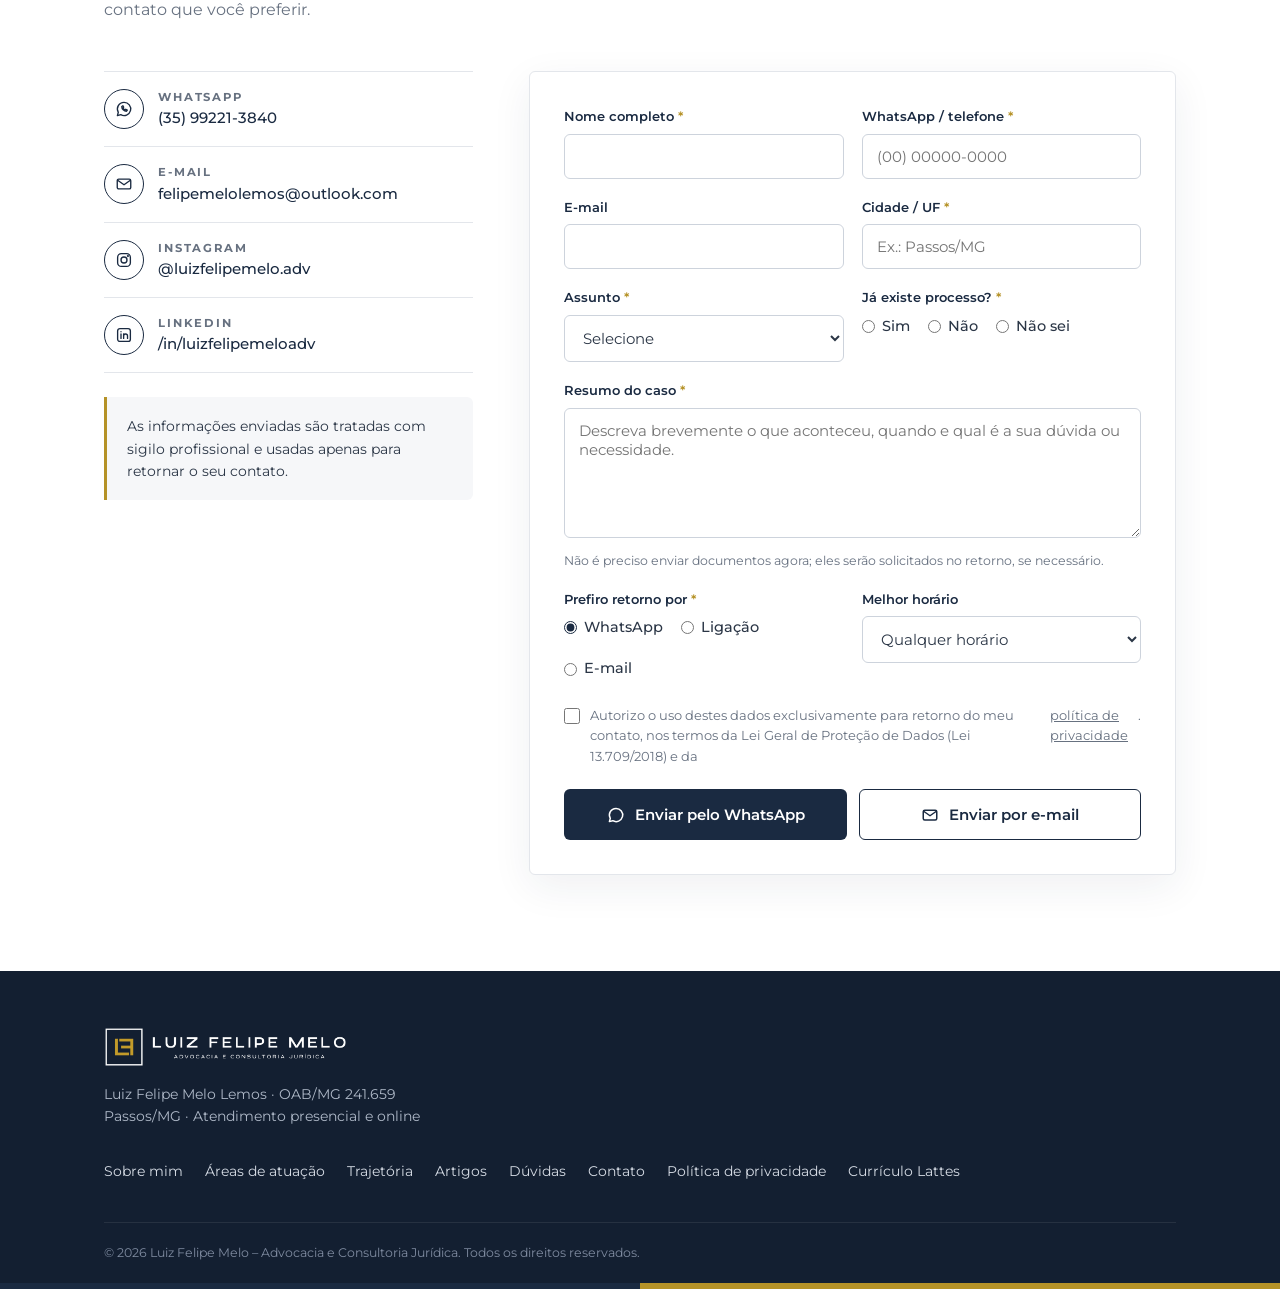
==== commit 28c591a3: "Adiciona artigos, dúvidas frequentes e política de privacidade - Quatro artigos sobre decisões recen" ====
--- a/index.html
+++ b/index.html
@@ -41,7 +41,7 @@
   .nav { position: sticky; top: 0; z-index: 50; background: var(--navy); border-bottom: 3px solid var(--gold); }
   .nav .wrap { display: flex; align-items: center; justify-content: space-between; height: 68px; }
   .nav .brand img { height: 34px; width: auto; }
-  .nav ul { display: flex; gap: 30px; list-style: none; align-items: center; }
+  .nav ul { display: flex; gap: 26px; list-style: none; align-items: center; }
   .nav ul a { color: #D5DBE4; text-decoration: none; font-size: 14px; font-weight: 500; letter-spacing: .02em; }
   .nav ul a:hover { color: var(--white); }
   .nav ul a.btn-nav { color: var(--navy); background: var(--gold-light); padding: 9px 18px; border-radius: var(--r); font-weight: 600; }
@@ -108,6 +108,25 @@
   .tl .where { display: block; font-size: 14px; color: #C3CBD7; }
   .tl .when { display: block; font-size: 12.5px; color: #8E9AAD; letter-spacing: .06em; text-transform: uppercase; margin-top: 4px; }
   .tl p { font-size: 14px; color: #AEB8C7; margin-top: 6px; }
+
+  /* ARTIGOS */
+  .posts { display: grid; grid-template-columns: repeat(2, 1fr); gap: 22px; margin-top: 48px; }
+  .post { display: flex; flex-direction: column; border: 1px solid var(--hair); border-radius: var(--r); padding: 28px 28px 24px; text-decoration: none; color: inherit; transition: border-color .2s, box-shadow .2s; }
+  .post:hover { border-color: var(--navy); box-shadow: 0 10px 30px rgba(26,42,65,.08); }
+  .post .tag { font-size: 11.5px; font-weight: 700; letter-spacing: .18em; text-transform: uppercase; color: var(--gold); }
+  .post h3 { font-size: 18px; font-weight: 600; color: var(--navy); line-height: 1.4; margin-top: 10px; }
+  .post p { font-size: 14.5px; color: var(--grey); margin-top: 10px; flex: 1; }
+  .post .read { font-size: 14px; font-weight: 600; color: var(--navy); margin-top: 16px; }
+
+  /* DÚVIDAS */
+  .faq { background: var(--paper); }
+  .faq .list { margin-top: 40px; max-width: 860px; }
+  .faq details { background: var(--white); border: 1px solid var(--hair); border-radius: var(--r); margin-bottom: 12px; }
+  .faq summary { list-style: none; cursor: pointer; padding: 20px 56px 20px 24px; font-weight: 600; color: var(--navy); font-size: 16px; position: relative; }
+  .faq summary::-webkit-details-marker { display: none; }
+  .faq summary::after { content: "+"; position: absolute; right: 24px; top: 50%; transform: translateY(-50%); font-size: 22px; font-weight: 400; color: var(--gold); }
+  .faq details[open] summary::after { content: "\2212"; }
+  .faq details p { padding: 0 24px 22px; color: var(--text); font-size: 15px; }
 
   /* CONTATO */
   .contact .grid { display: grid; grid-template-columns: 4fr 7fr; gap: 56px; margin-top: 48px; align-items: start; }
@@ -175,7 +194,9 @@
     .hero .facts div { padding: 16px 0; border-bottom: 1px solid rgba(255,255,255,.08); }
     .about .grid, .career .cols, .contact .grid { grid-template-columns: 1fr; gap: 44px; }
     .about .photo { max-width: 380px; margin-right: 18px; }
-    .areas .cards, .steps { grid-template-columns: 1fr; }
+    .areas .cards, .steps, .posts { grid-template-columns: 1fr; }
+    .faq summary { font-size: 15px; padding: 18px 50px 18px 18px; }
+    .faq details p { padding: 0 18px 18px; }
     .row { grid-template-columns: 1fr; gap: 0; }
     form { padding: 24px 20px; }
   }
@@ -191,6 +212,8 @@
       <li><a href="#sobre">Sobre mim</a></li>
       <li><a href="#atuacao">Áreas de atuação</a></li>
       <li><a href="#trajetoria">Trajetória</a></li>
+      <li><a href="#artigos">Artigos</a></li>
+      <li><a href="#duvidas">Dúvidas</a></li>
       <li><a href="#contato" class="btn-nav">Contato</a></li>
     </ul>
   </div>
@@ -312,6 +335,38 @@
             <li><b>Foro privilegiado: a linha tênue entre a democracia e a obstrução da justiça</b><span class="where">Revista de Gestão e Secretariado, v. 15 · trabalho apresentado no XV Congresso de Direito da UFSC</span><span class="when">2024</span></li>
           </ul>
         </div>
+      </div>
+    </div>
+  </section>
+
+  <!-- ARTIGOS -->
+  <section id="artigos">
+    <div class="wrap">
+      <div class="eyebrow">Artigos</div>
+      <h2 class="title">Seus direitos, explicados com clareza</h2>
+      <p class="lead">Decisões recentes dos tribunais e o que elas mudam na prática.</p>
+      <div class="posts">
+        <a class="post" href="artigos/cobranca-indevida-devolucao-em-dobro.html"><span class="tag">Direito do Consumidor</span><h3>Cobrança indevida: o STJ confirmou que a devolução é em dobro, sem precisar provar má-fé</h3><p>Decisão de setembro de 2026 dispensa a prova de má-fé e vale para todos os processos.</p><span class="read">Ler artigo &rarr;</span></a>
+        <a class="post" href="artigos/nome-negativado-aviso-email-sms-whatsapp.html"><span class="tag">Direito do Consumidor</span><h3>Nome negativado sem aviso? STJ define quando o aviso por e-mail, SMS ou WhatsApp é válido</h3><p>O aviso eletrônico vale, mas só se a entrega no contato informado pelo consumidor for comprovada.</p><span class="read">Ler artigo &rarr;</span></a>
+        <a class="post" href="artigos/devedor-cnh-passaporte-suspensos.html"><span class="tag">Processo Civil</span><h3>Ganhei o processo, mas o devedor não paga: ele pode ter a CNH e o passaporte suspensos?</h3><p>Os critérios fixados pelo STJ para medidas atípicas na cobrança judicial de dívidas.</p><span class="read">Ler artigo &rarr;</span></a>
+        <a class="post" href="artigos/pensao-ex-conjuge-vitalicia-pode-acabar.html"><span class="tag">Direito das Famílias</span><h3>Pensão para ex-cônjuge é para sempre? STJ admite rever até a pensão "vitalícia"</h3><p>Mesmo fixada como vitalícia em escritura, a pensão pode ser revista quando as circunstâncias mudam.</p><span class="read">Ler artigo &rarr;</span></a>
+      </div>
+    </div>
+  </section>
+
+  <!-- DÚVIDAS -->
+  <section class="faq" id="duvidas">
+    <div class="wrap">
+      <div class="eyebrow">Dúvidas frequentes</div>
+      <h2 class="title">Perguntas comuns sobre o atendimento</h2>
+      <div class="list">
+        <details><summary>Como funciona o atendimento online?</summary><p>O primeiro contato pode ser feito pelo formulário deste site ou pelo WhatsApp. A partir daí, as conversas acontecem por videochamada, telefone ou mensagem, e os documentos são enviados em formato digital. Como os processos são eletrônicos, é possível acompanhar casos em todo o Brasil sem necessidade de deslocamento.</p></details>
+        <details><summary>Você atende fora de Passos/MG?</summary><p>Sim. O atendimento presencial é feito em Passos/MG e região, e o atendimento online alcança clientes em todo o país. Quando o caso exigir algum ato presencial em outra cidade, isso é avaliado e combinado previamente.</p></details>
+        <details><summary>Como são definidos os honorários?</summary><p>Os honorários são definidos depois de entender o caso, considerando sua complexidade e o trabalho envolvido, e são formalizados em contrato escrito, com transparência sobre valores e forma de pagamento, observada a Tabela de Honorários da OAB/MG.</p></details>
+        <details><summary>Já tenho um processo com outro advogado. Posso trocar?</summary><p>Sim, o cliente pode trocar de advogado a qualquer momento. Pelo Código de Ética da OAB, o novo advogado deve dar ciência ao colega anteriormente constituído, salvo em situações urgentes. A transição é feita de forma organizada, para que o processo não seja prejudicado.</p></details>
+        <details><summary>Quais documentos devo separar?</summary><p>Depende do assunto, mas em geral ajudam: documento de identidade, comprovante de endereço, contratos, comprovantes de pagamento, conversas, e-mails, protocolos de atendimento e, se houver processo, o número dele. Não é preciso enviar tudo no primeiro contato; os documentos necessários são indicados no retorno.</p></details>
+        <details><summary>O que acontece depois que eu envio o formulário?</summary><p>Você recebe um retorno em até 24 horas úteis, pelo meio de contato que preferir, para entender melhor a situação. Todas as informações enviadas são tratadas com sigilo profissional.</p></details>
+        <details><summary>Quanto tempo demora um processo?</summary><p>Não é possível prometer prazos, porque a duração depende do tipo de ação, da complexidade do caso, da defesa da outra parte e do andamento do próprio Judiciário. O que é possível garantir é acompanhamento constante e informação clara sobre cada etapa.</p></details>
       </div>
     </div>
   </section>
@@ -383,7 +438,7 @@
             <div class="f"><label for="horario">Melhor horário</label>
               <select id="horario" name="horario"><option>Qualquer horário</option><option>Manhã</option><option>Tarde</option><option>Noite</option></select></div>
           </div>
-          <label class="consent"><input type="checkbox" id="lgpd"> Autorizo o uso destes dados exclusivamente para retorno do meu contato, nos termos da Lei Geral de Proteção de Dados (Lei 13.709/2018).</label>
+          <label class="consent"><input type="checkbox" id="lgpd"> Autorizo o uso destes dados exclusivamente para retorno do meu contato, nos termos da Lei Geral de Proteção de Dados (Lei 13.709/2018) e da <a href="politica-de-privacidade.html" target="_blank">política de privacidade</a>.</label>
           <div class="send">
             <button type="submit" class="btn btn-navy" data-via="whatsapp">
               <svg viewBox="0 0 24 24"><path d="M12 3.2a8.8 8.8 0 0 0-7.6 13.2L3.2 20.8l4.5-1.2A8.8 8.8 0 1 0 12 3.2z"/></svg>Enviar pelo WhatsApp</button>
@@ -405,7 +460,7 @@
         <p style="margin-top:16px">Luiz Felipe Melo Lemos · OAB/MG 241.659<br>Passos/MG · Atendimento presencial e online</p>
       </div>
       <div class="links">
-        <a href="#sobre">Sobre mim</a><a href="#atuacao">Áreas de atuação</a><a href="#trajetoria">Trajetória</a><a href="#contato">Contato</a>
+        <a href="#sobre">Sobre mim</a><a href="#atuacao">Áreas de atuação</a><a href="#trajetoria">Trajetória</a><a href="#artigos">Artigos</a><a href="#duvidas">Dúvidas</a><a href="#contato">Contato</a><a href="politica-de-privacidade.html">Política de privacidade</a>
         <a href="http://lattes.cnpq.br/0959187105621600" target="_blank" rel="noopener">Currículo Lattes</a>
       </div>
     </div>
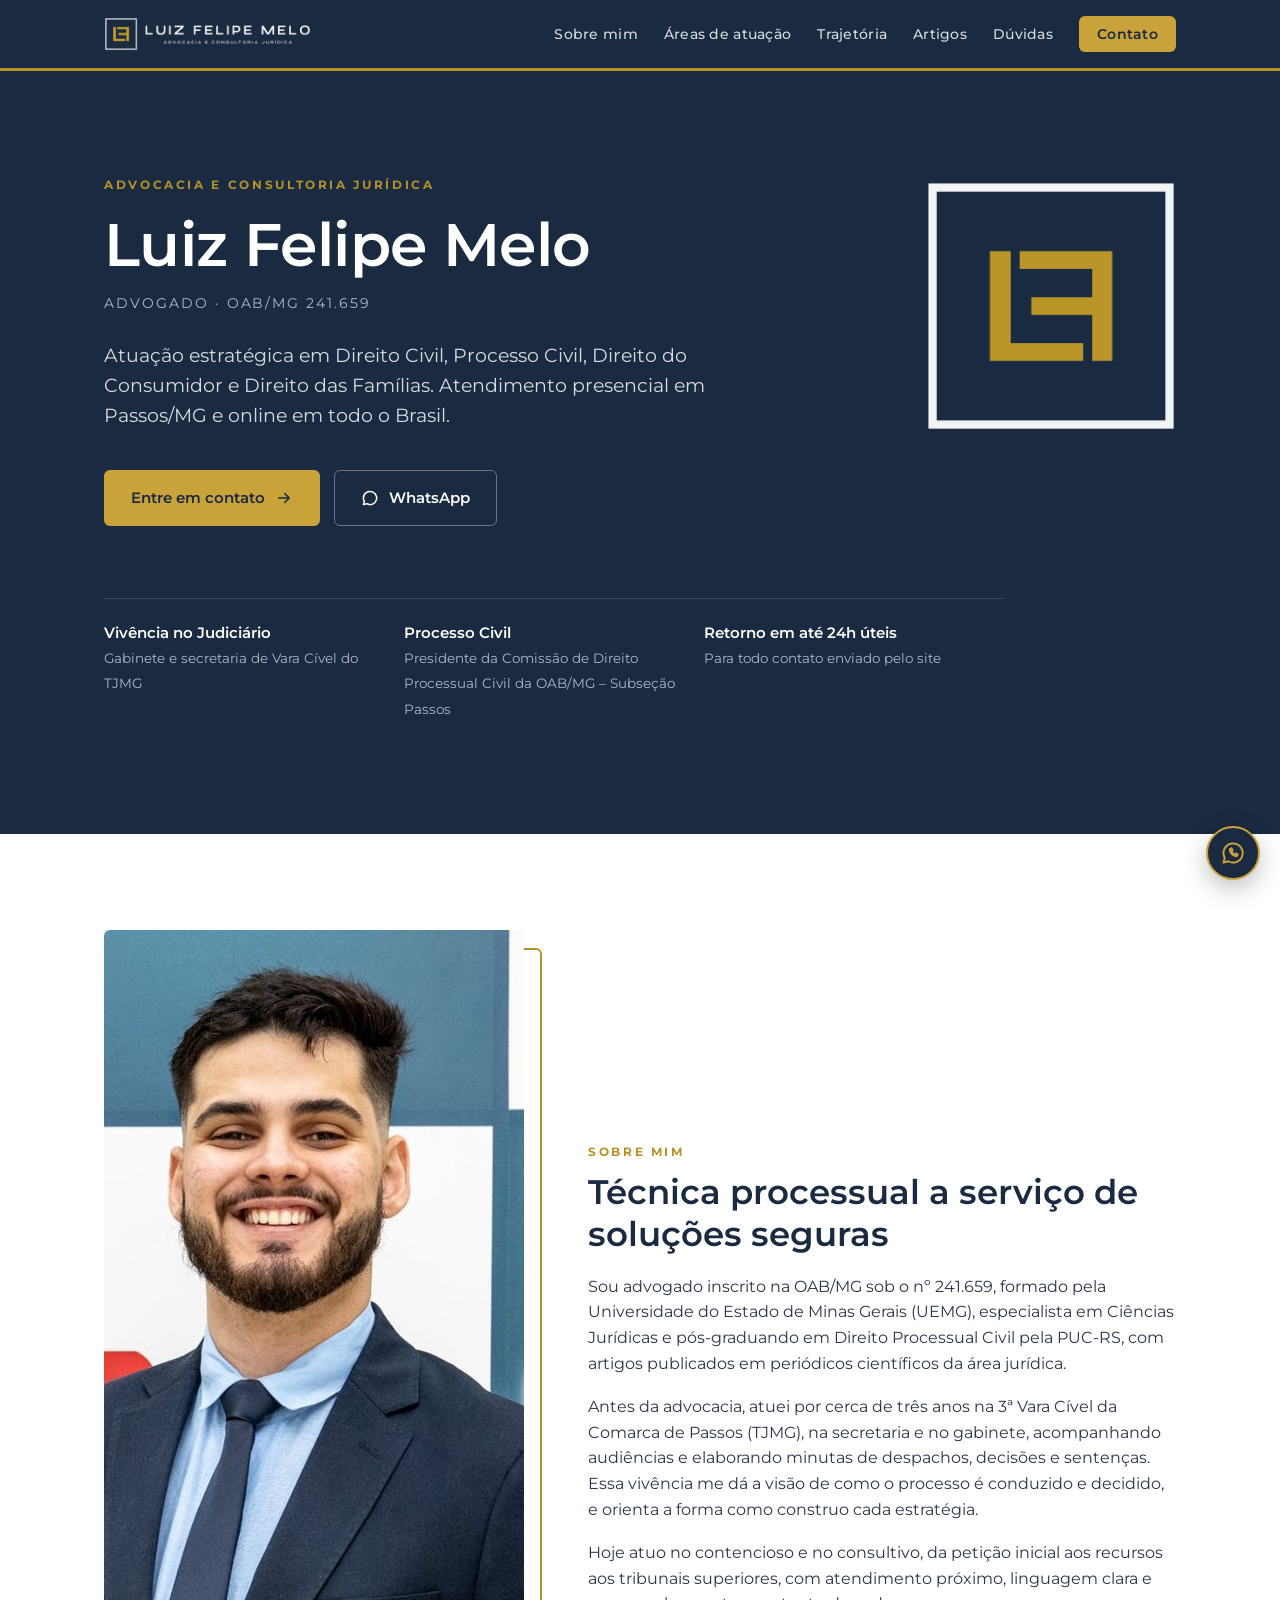
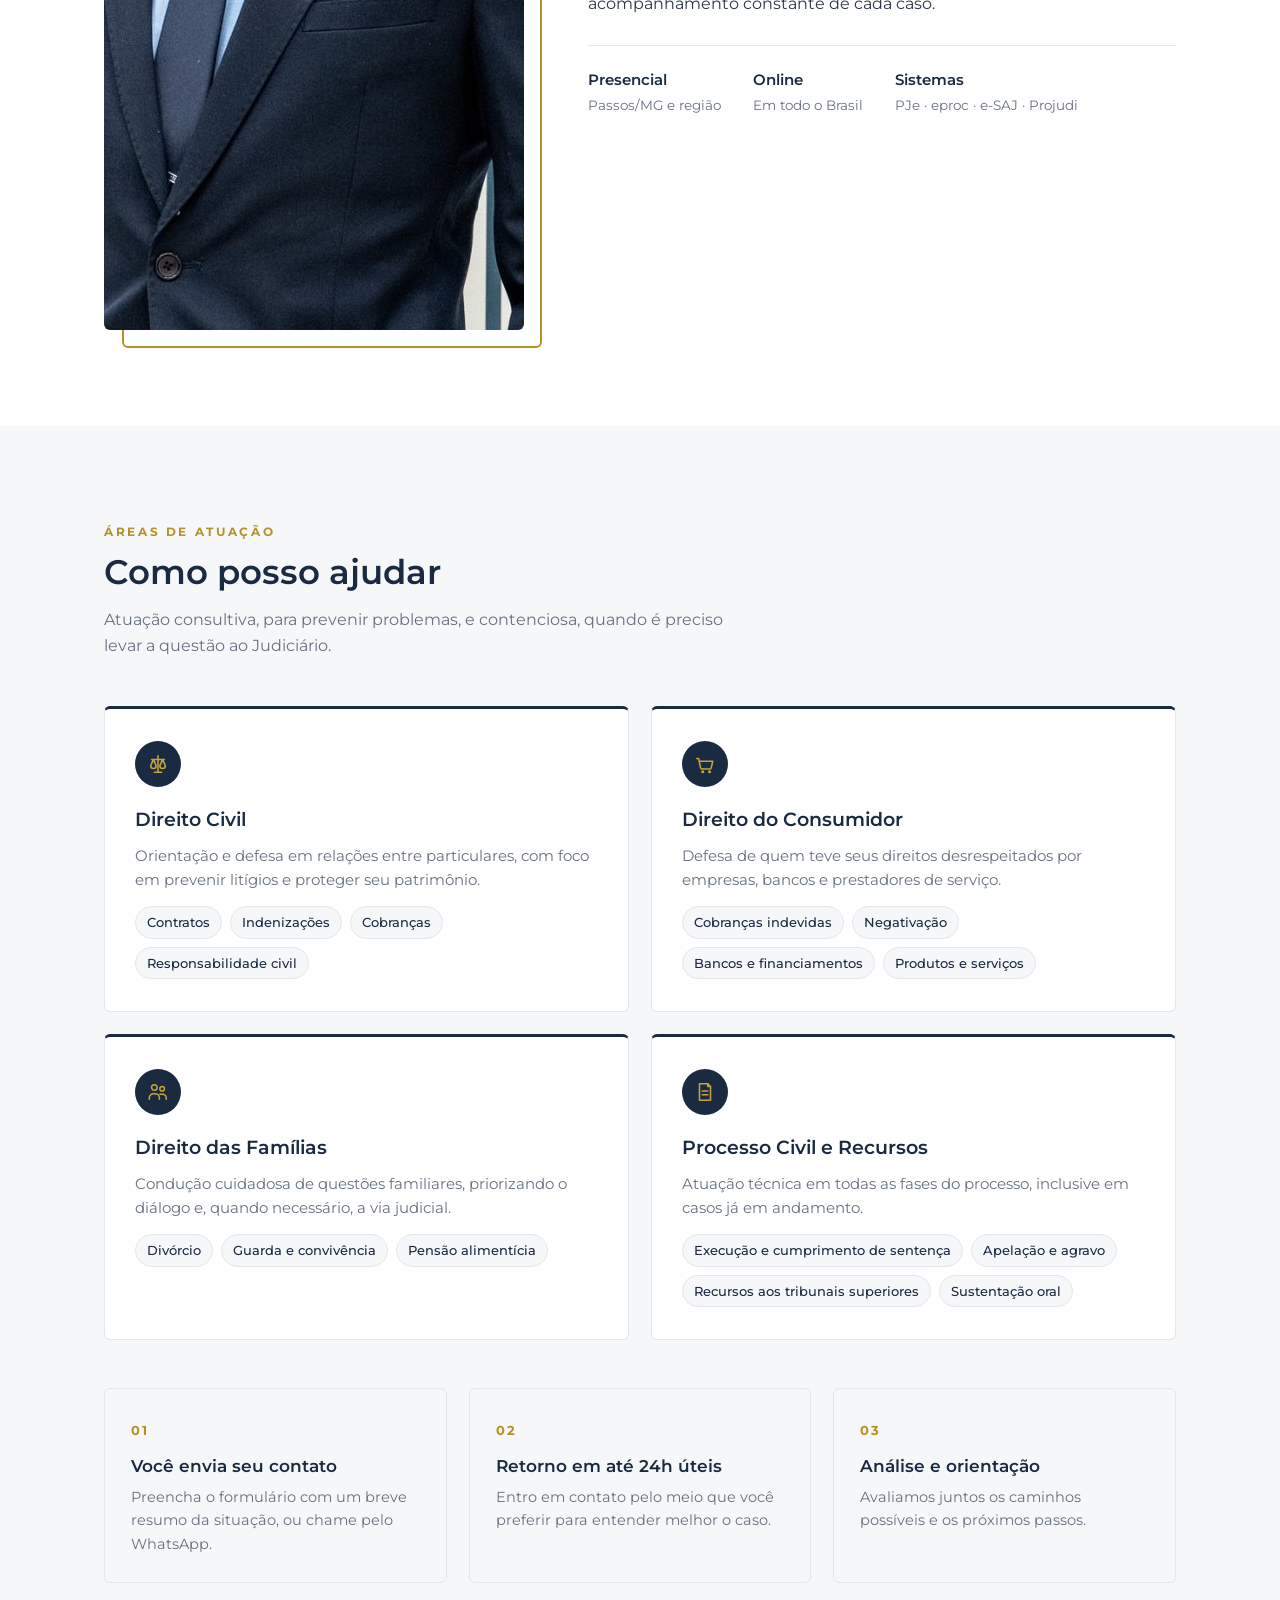
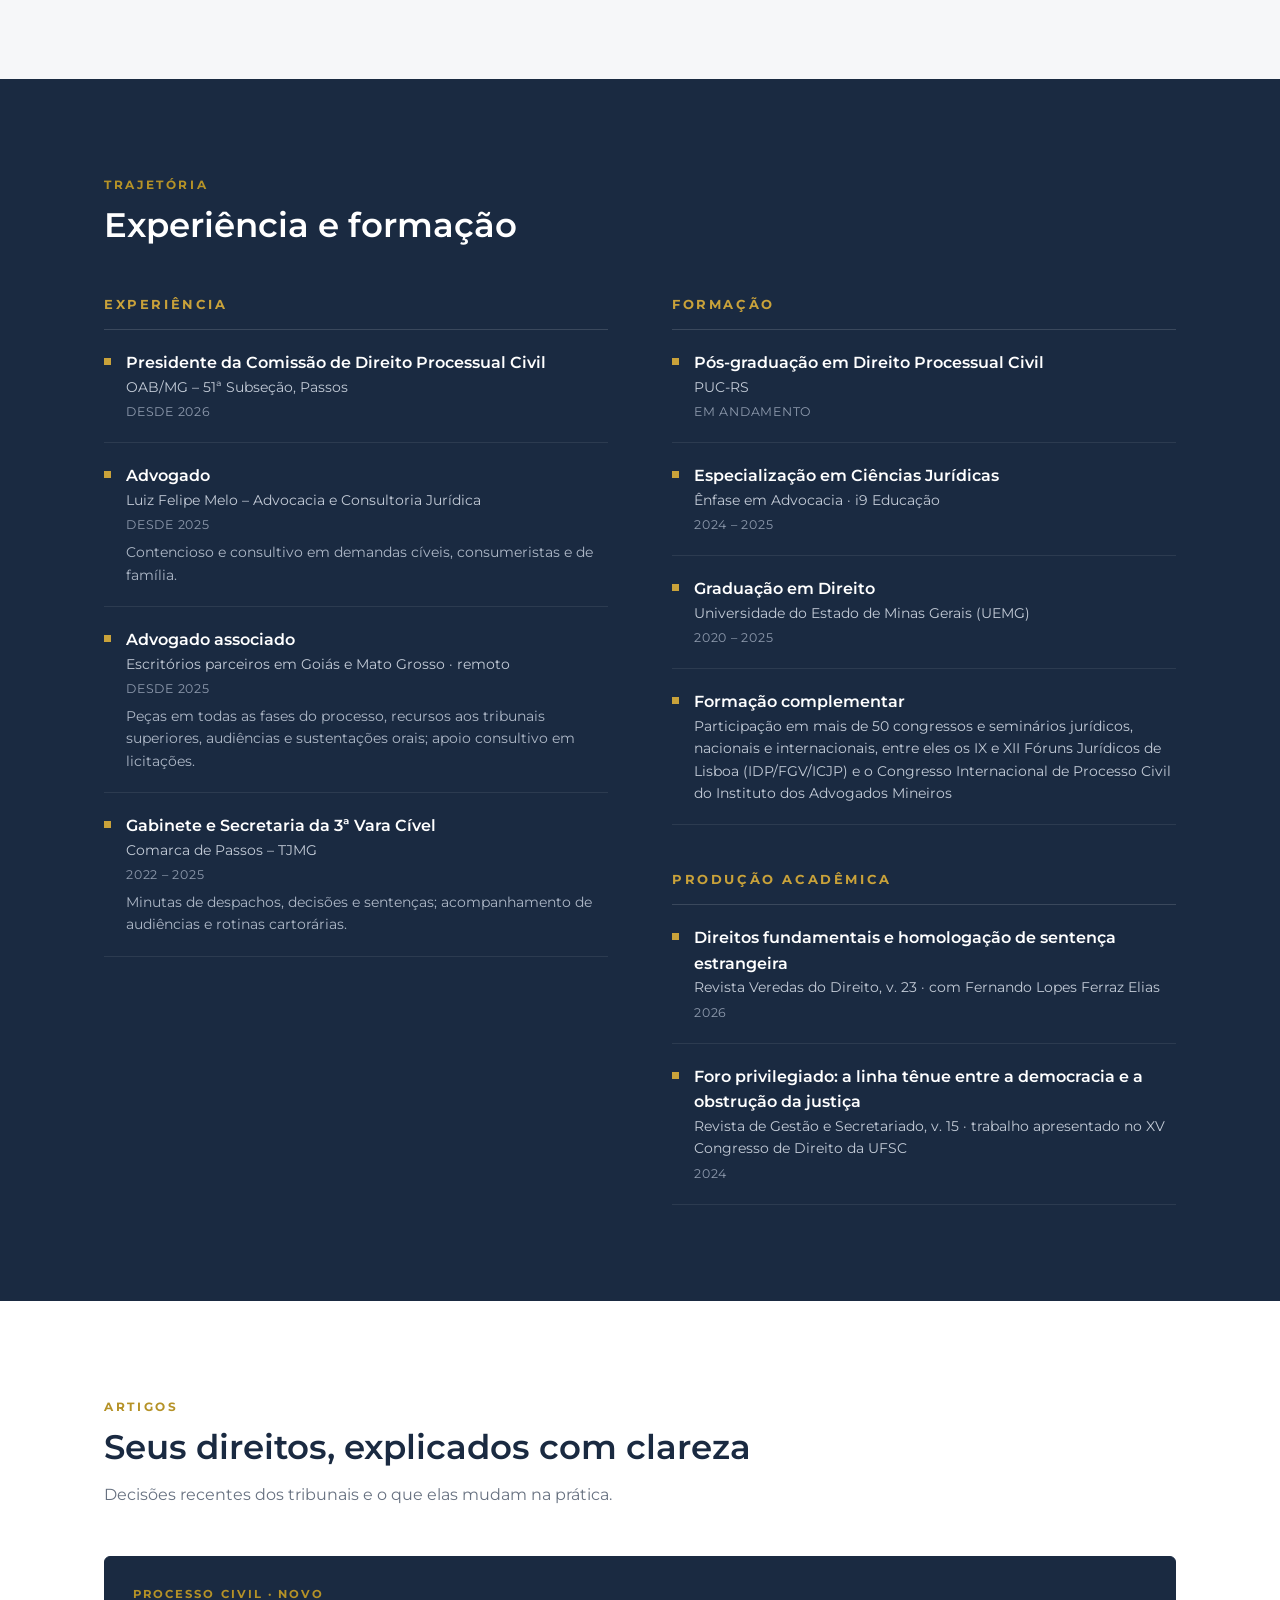
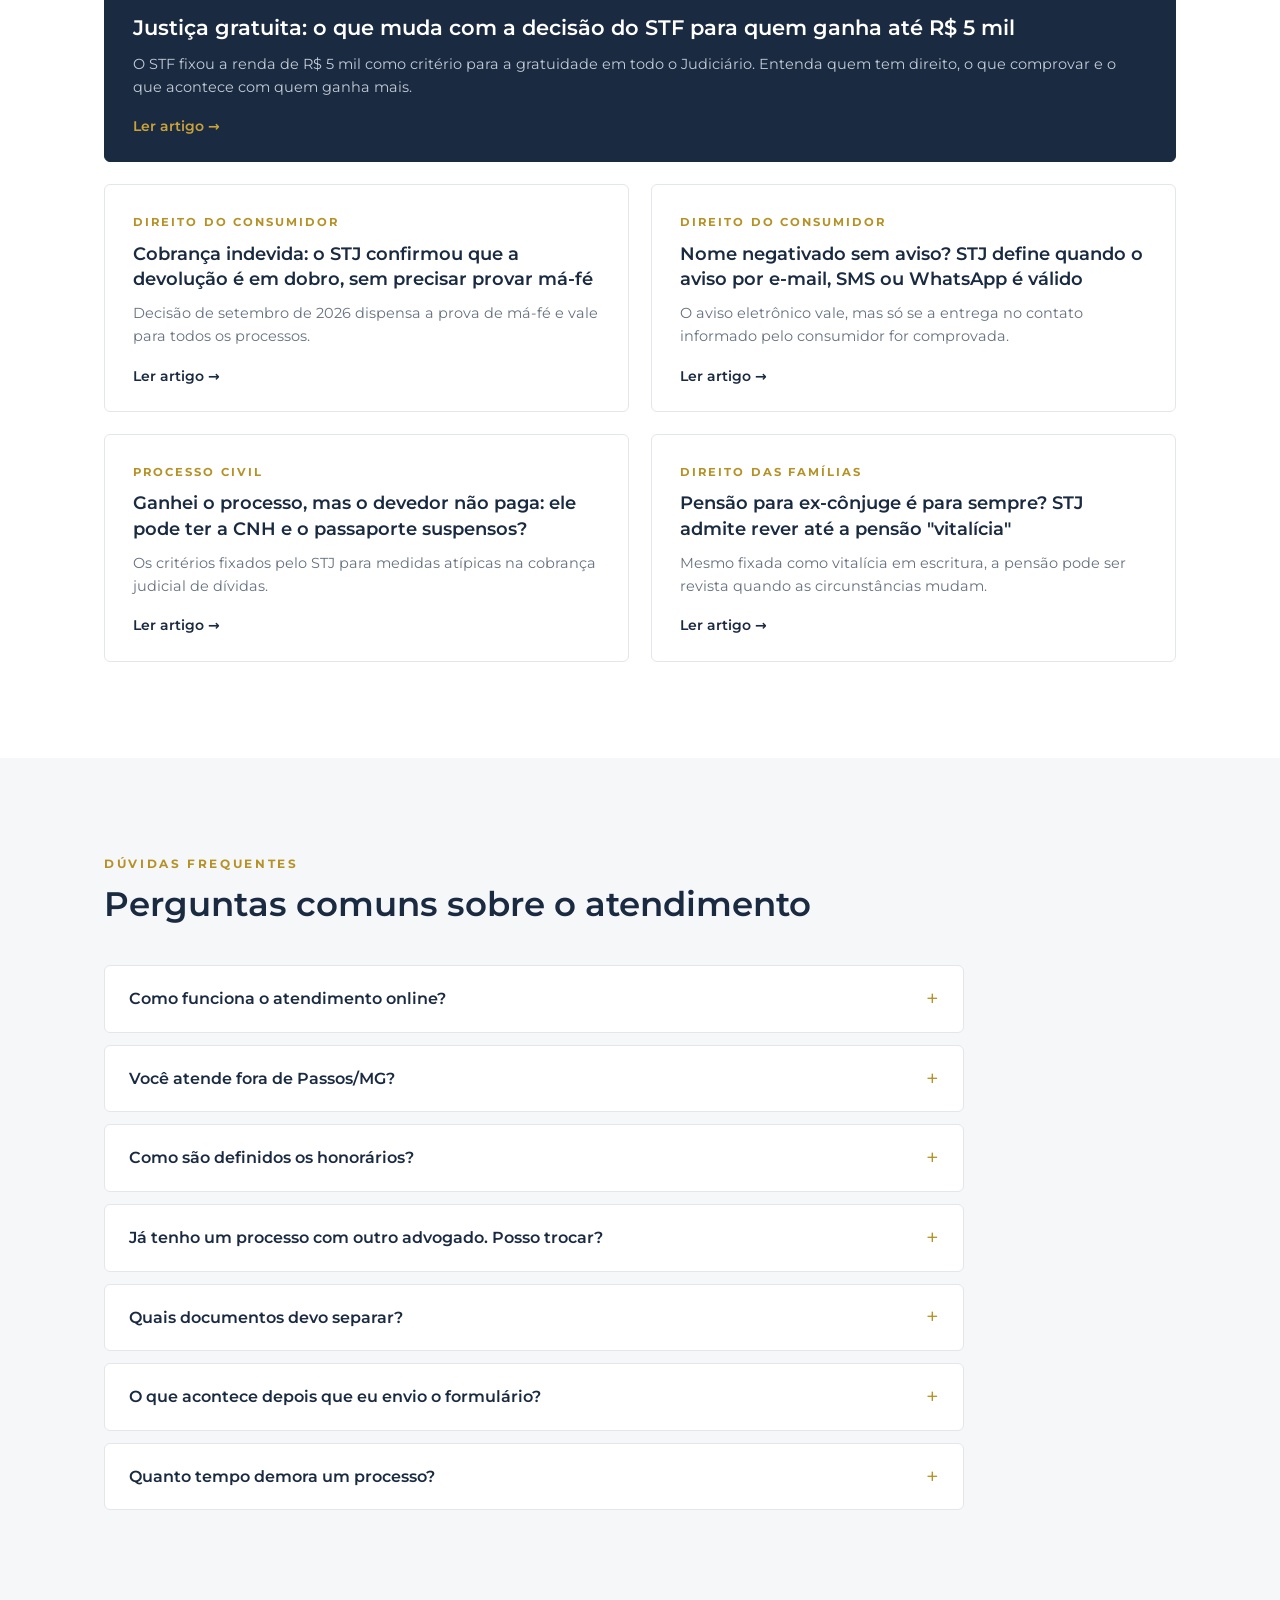
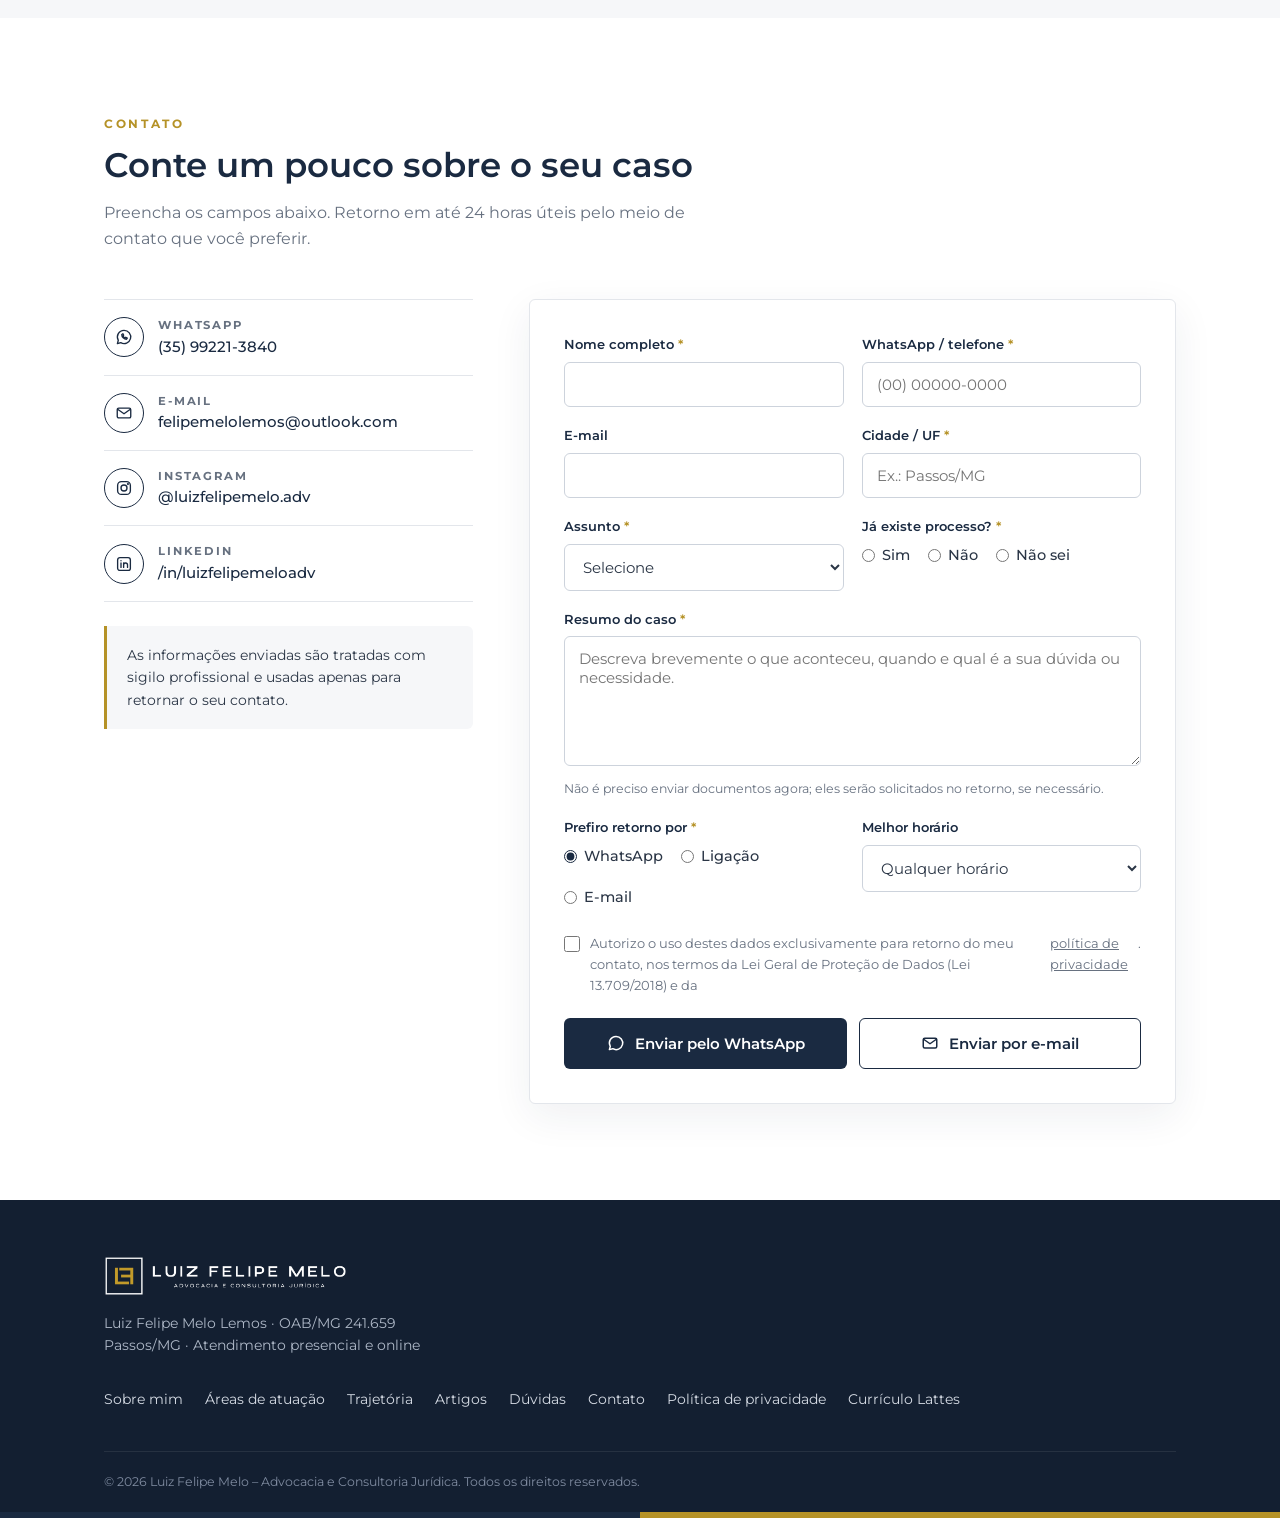
==== commit 5048e4e6: "Adiciona artigo sobre justiça gratuita e a decisão do STF (ADC 80) Co-Authored-By: Claude Opus 5.5 <" ====
--- a/index.html
+++ b/index.html
@@ -116,6 +116,11 @@
   .post .tag { font-size: 11.5px; font-weight: 700; letter-spacing: .18em; text-transform: uppercase; color: var(--gold); }
   .post h3 { font-size: 18px; font-weight: 600; color: var(--navy); line-height: 1.4; margin-top: 10px; }
   .post p { font-size: 14.5px; color: var(--grey); margin-top: 10px; flex: 1; }
+  .post.featured { grid-column: 1 / -1; background: var(--navy); border-color: var(--navy); }
+  .post.featured h3 { color: #fff; font-size: 21px; }
+  .post.featured p { color: #C3CBD7; }
+  .post.featured .read { color: var(--gold-light); }
+  .post.featured:hover { border-color: var(--gold); }
   .post .read { font-size: 14px; font-weight: 600; color: var(--navy); margin-top: 16px; }
 
   /* DÚVIDAS */
@@ -346,6 +351,7 @@
       <h2 class="title">Seus direitos, explicados com clareza</h2>
       <p class="lead">Decisões recentes dos tribunais e o que elas mudam na prática.</p>
       <div class="posts">
+        <a class="post featured" href="artigos/justica-gratuita-stf-renda-ate-5-mil.html"><span class="tag">Processo Civil · Novo</span><h3>Justiça gratuita: o que muda com a decisão do STF para quem ganha até R$ 5 mil</h3><p>O STF fixou a renda de R$ 5 mil como critério para a gratuidade em todo o Judiciário. Entenda quem tem direito, o que comprovar e o que acontece com quem ganha mais.</p><span class="read">Ler artigo &rarr;</span></a>
         <a class="post" href="artigos/cobranca-indevida-devolucao-em-dobro.html"><span class="tag">Direito do Consumidor</span><h3>Cobrança indevida: o STJ confirmou que a devolução é em dobro, sem precisar provar má-fé</h3><p>Decisão de setembro de 2026 dispensa a prova de má-fé e vale para todos os processos.</p><span class="read">Ler artigo &rarr;</span></a>
         <a class="post" href="artigos/nome-negativado-aviso-email-sms-whatsapp.html"><span class="tag">Direito do Consumidor</span><h3>Nome negativado sem aviso? STJ define quando o aviso por e-mail, SMS ou WhatsApp é válido</h3><p>O aviso eletrônico vale, mas só se a entrega no contato informado pelo consumidor for comprovada.</p><span class="read">Ler artigo &rarr;</span></a>
         <a class="post" href="artigos/devedor-cnh-passaporte-suspensos.html"><span class="tag">Processo Civil</span><h3>Ganhei o processo, mas o devedor não paga: ele pode ter a CNH e o passaporte suspensos?</h3><p>Os critérios fixados pelo STJ para medidas atípicas na cobrança judicial de dívidas.</p><span class="read">Ler artigo &rarr;</span></a>
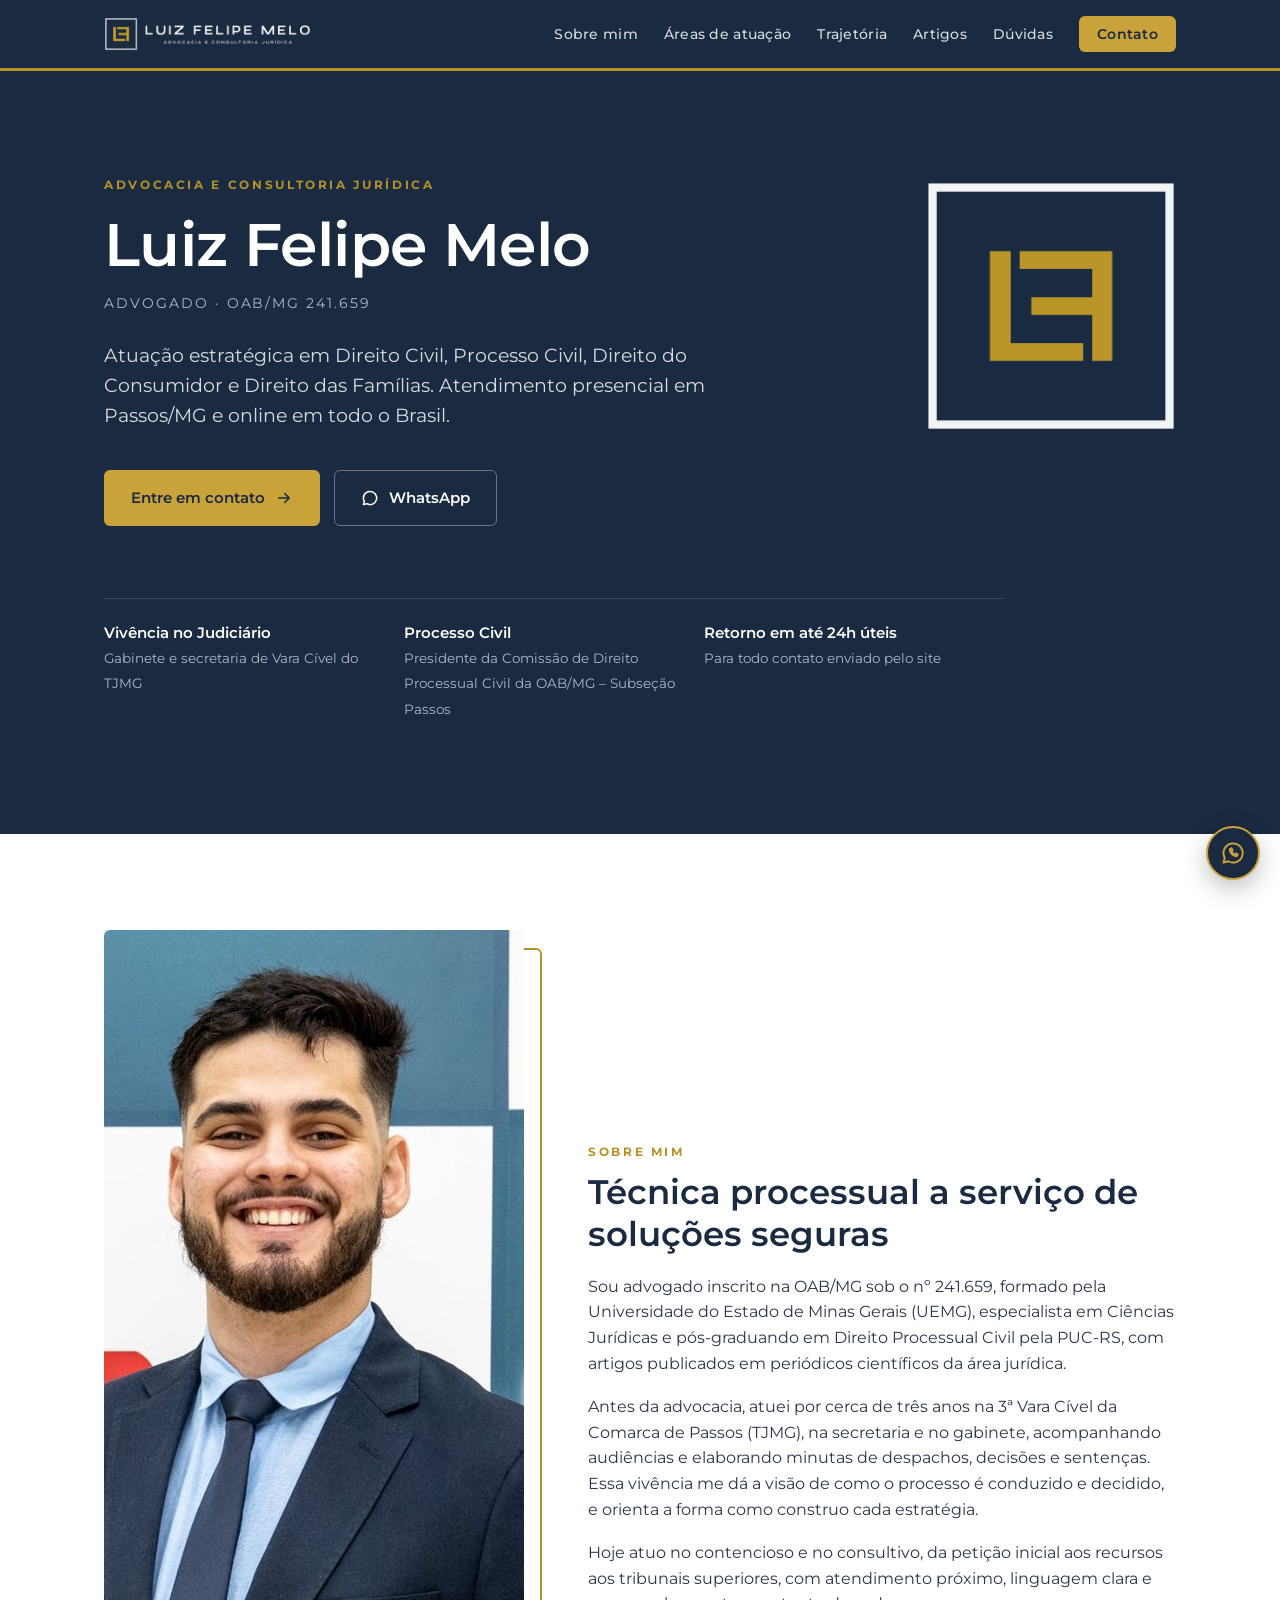
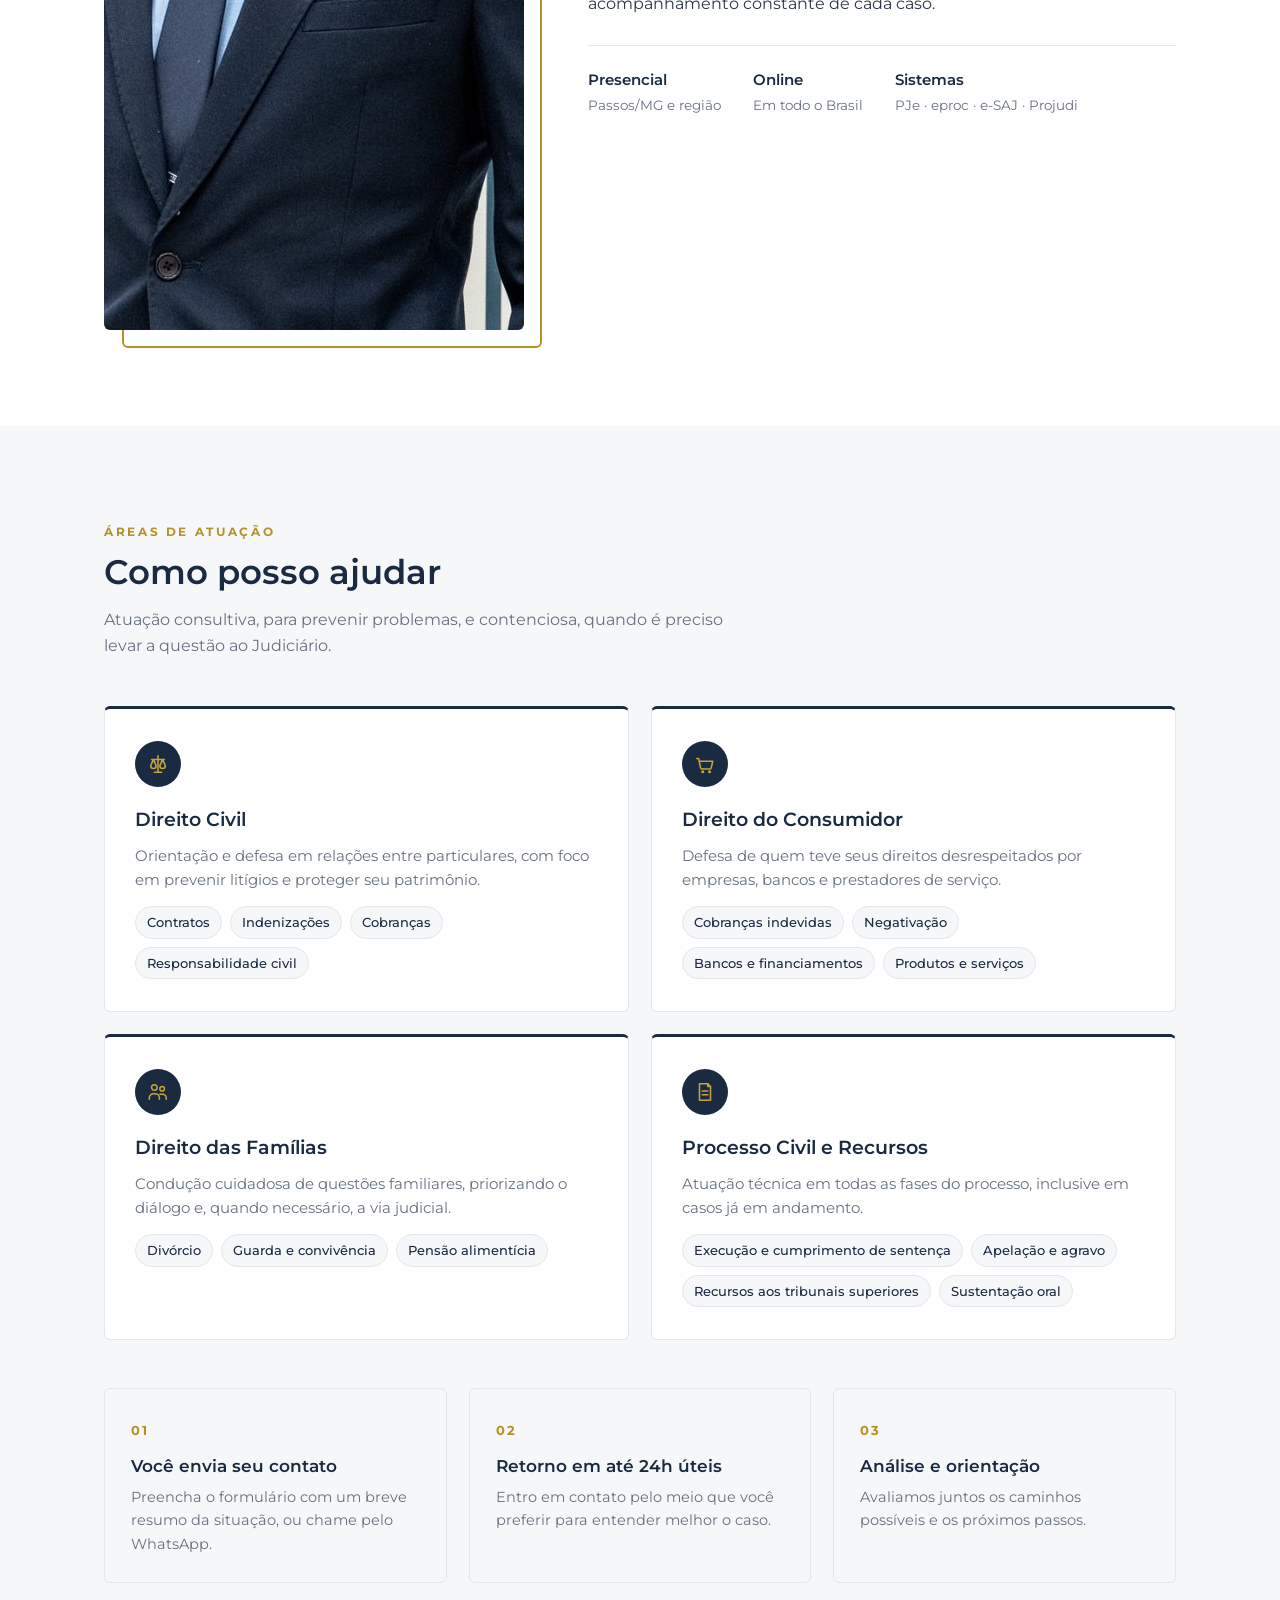
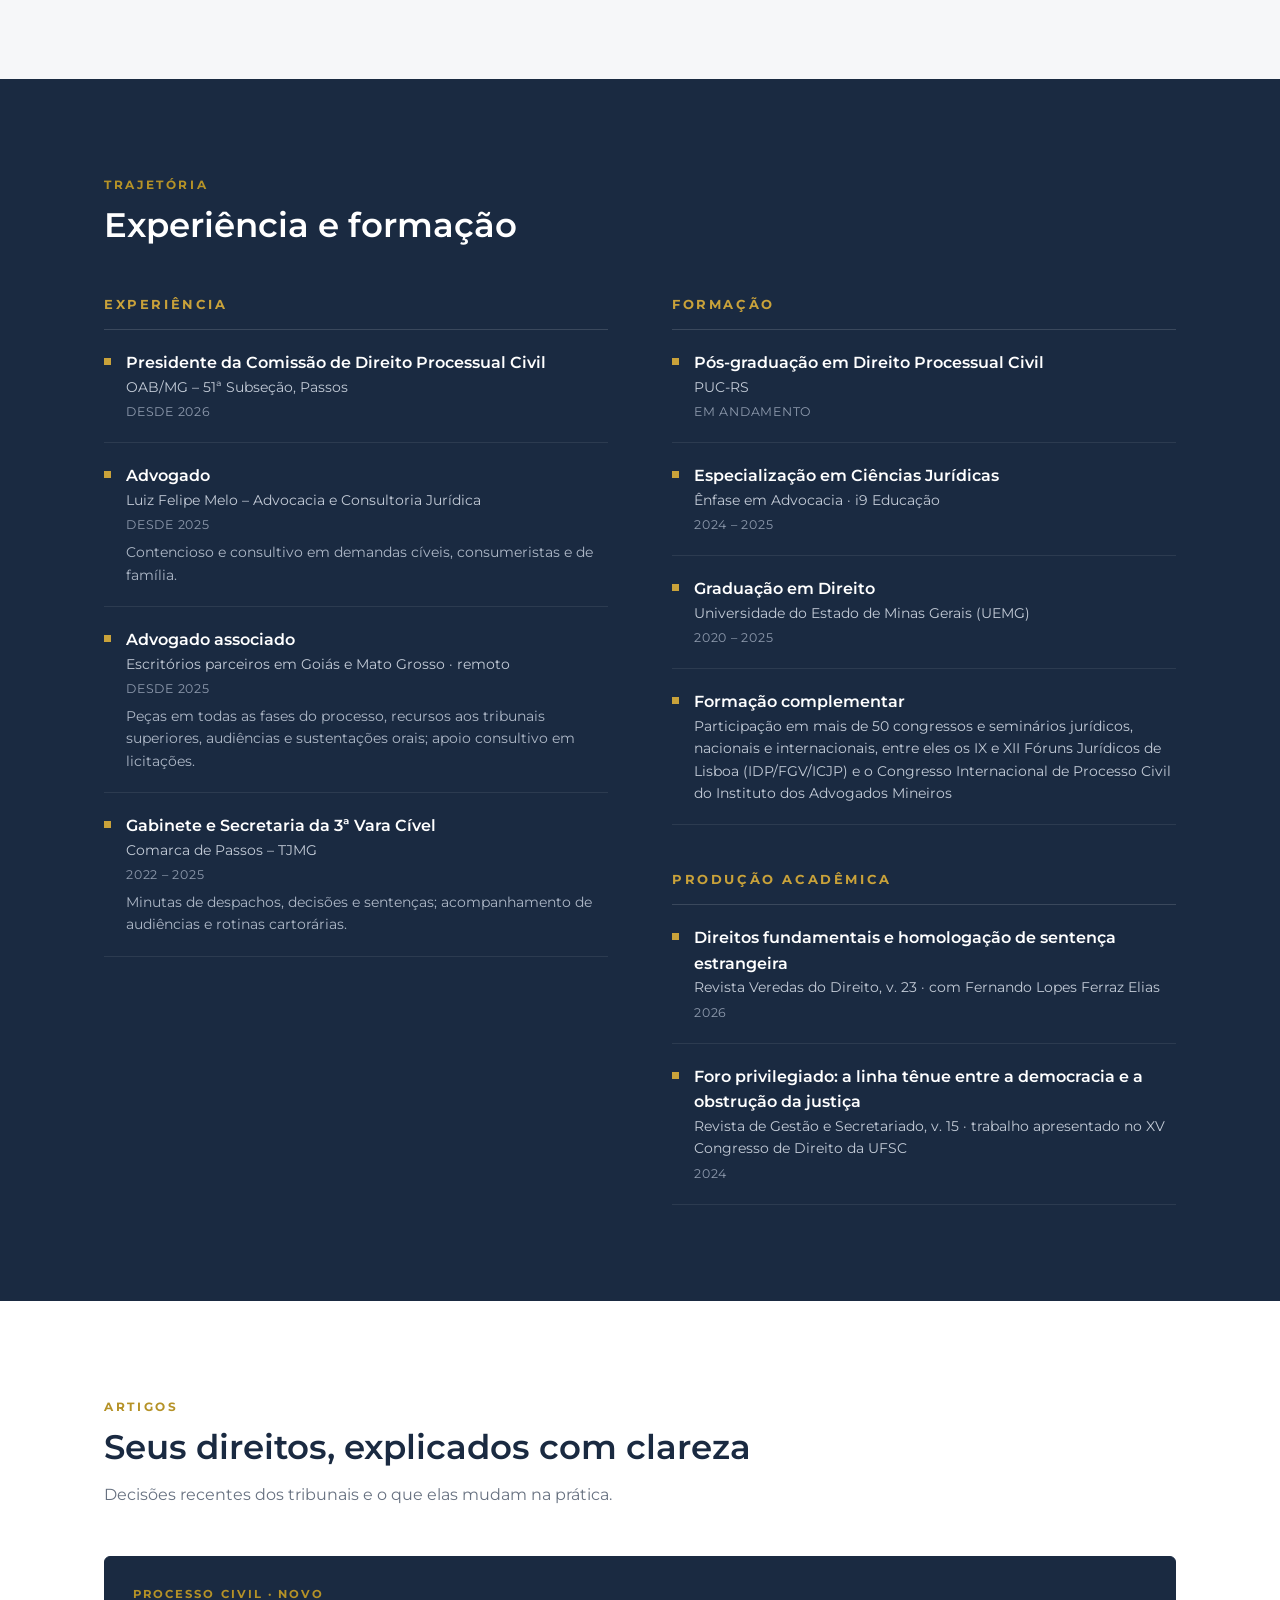
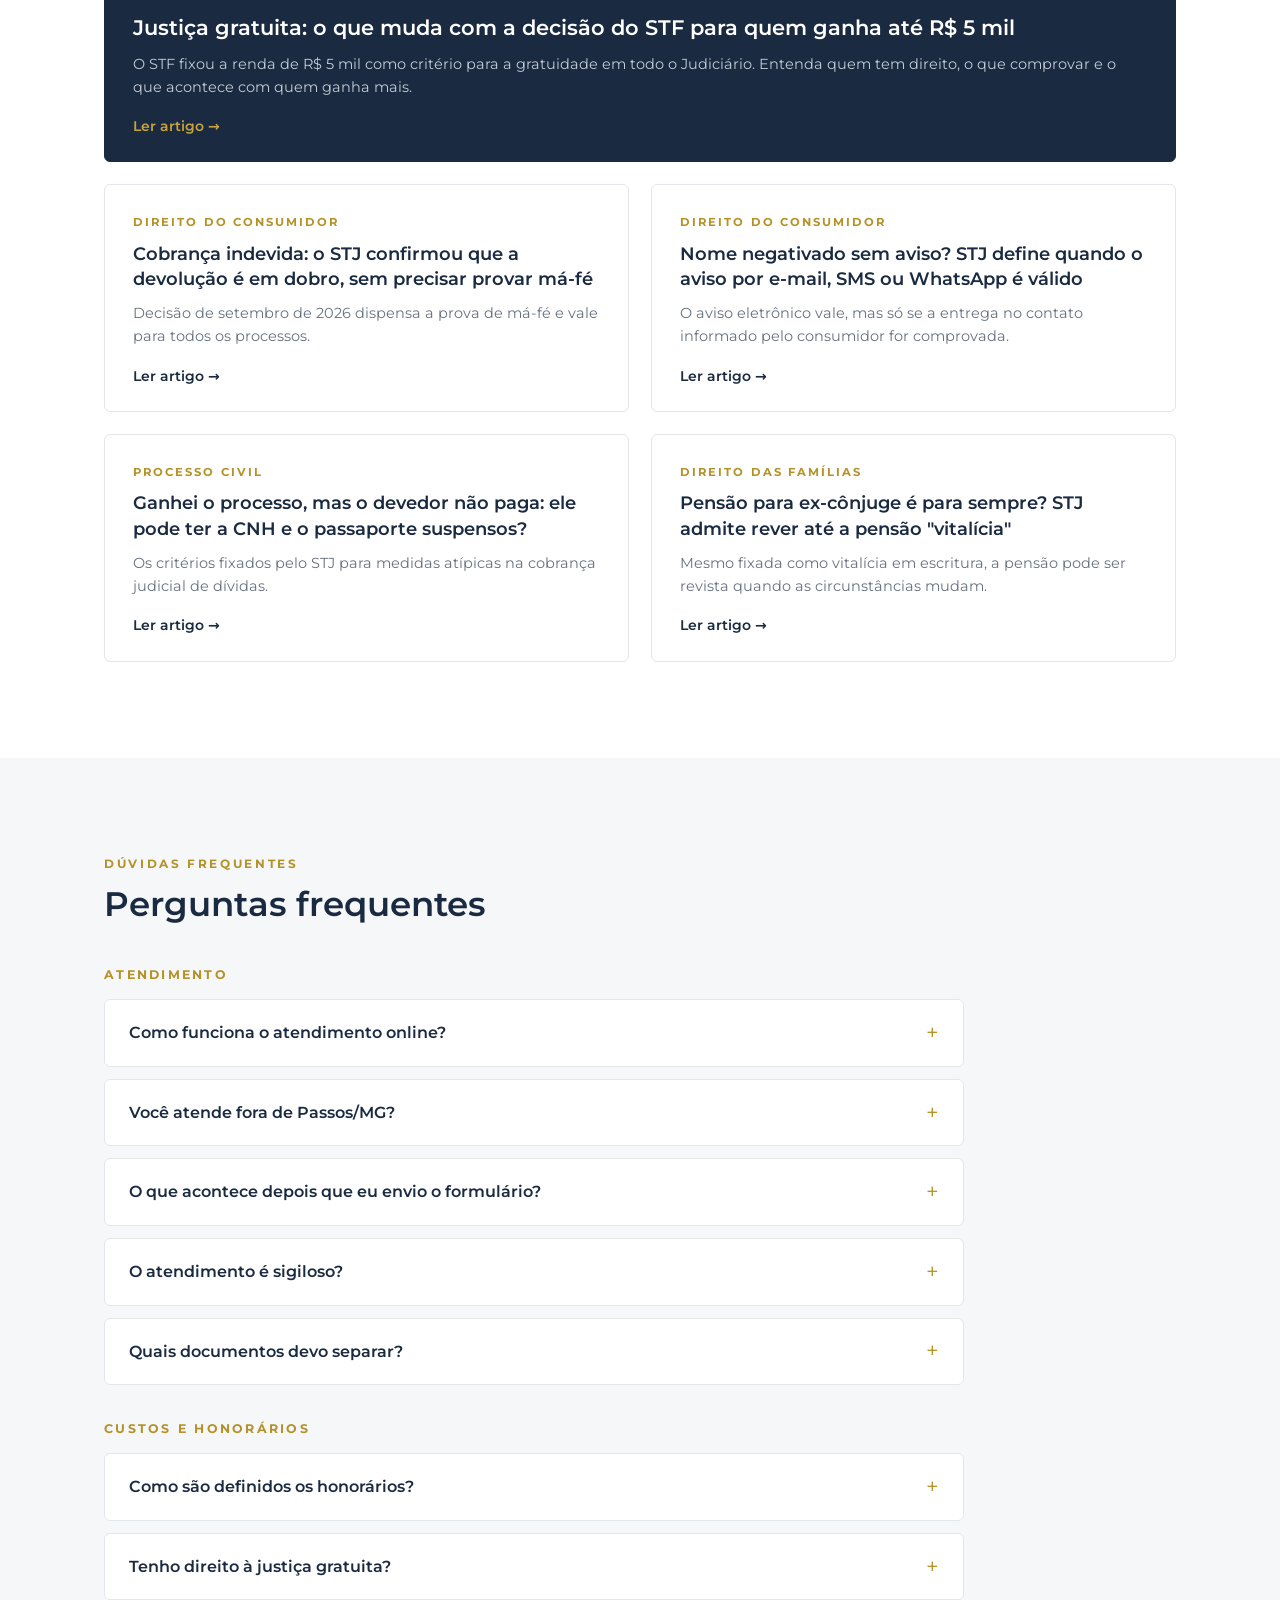
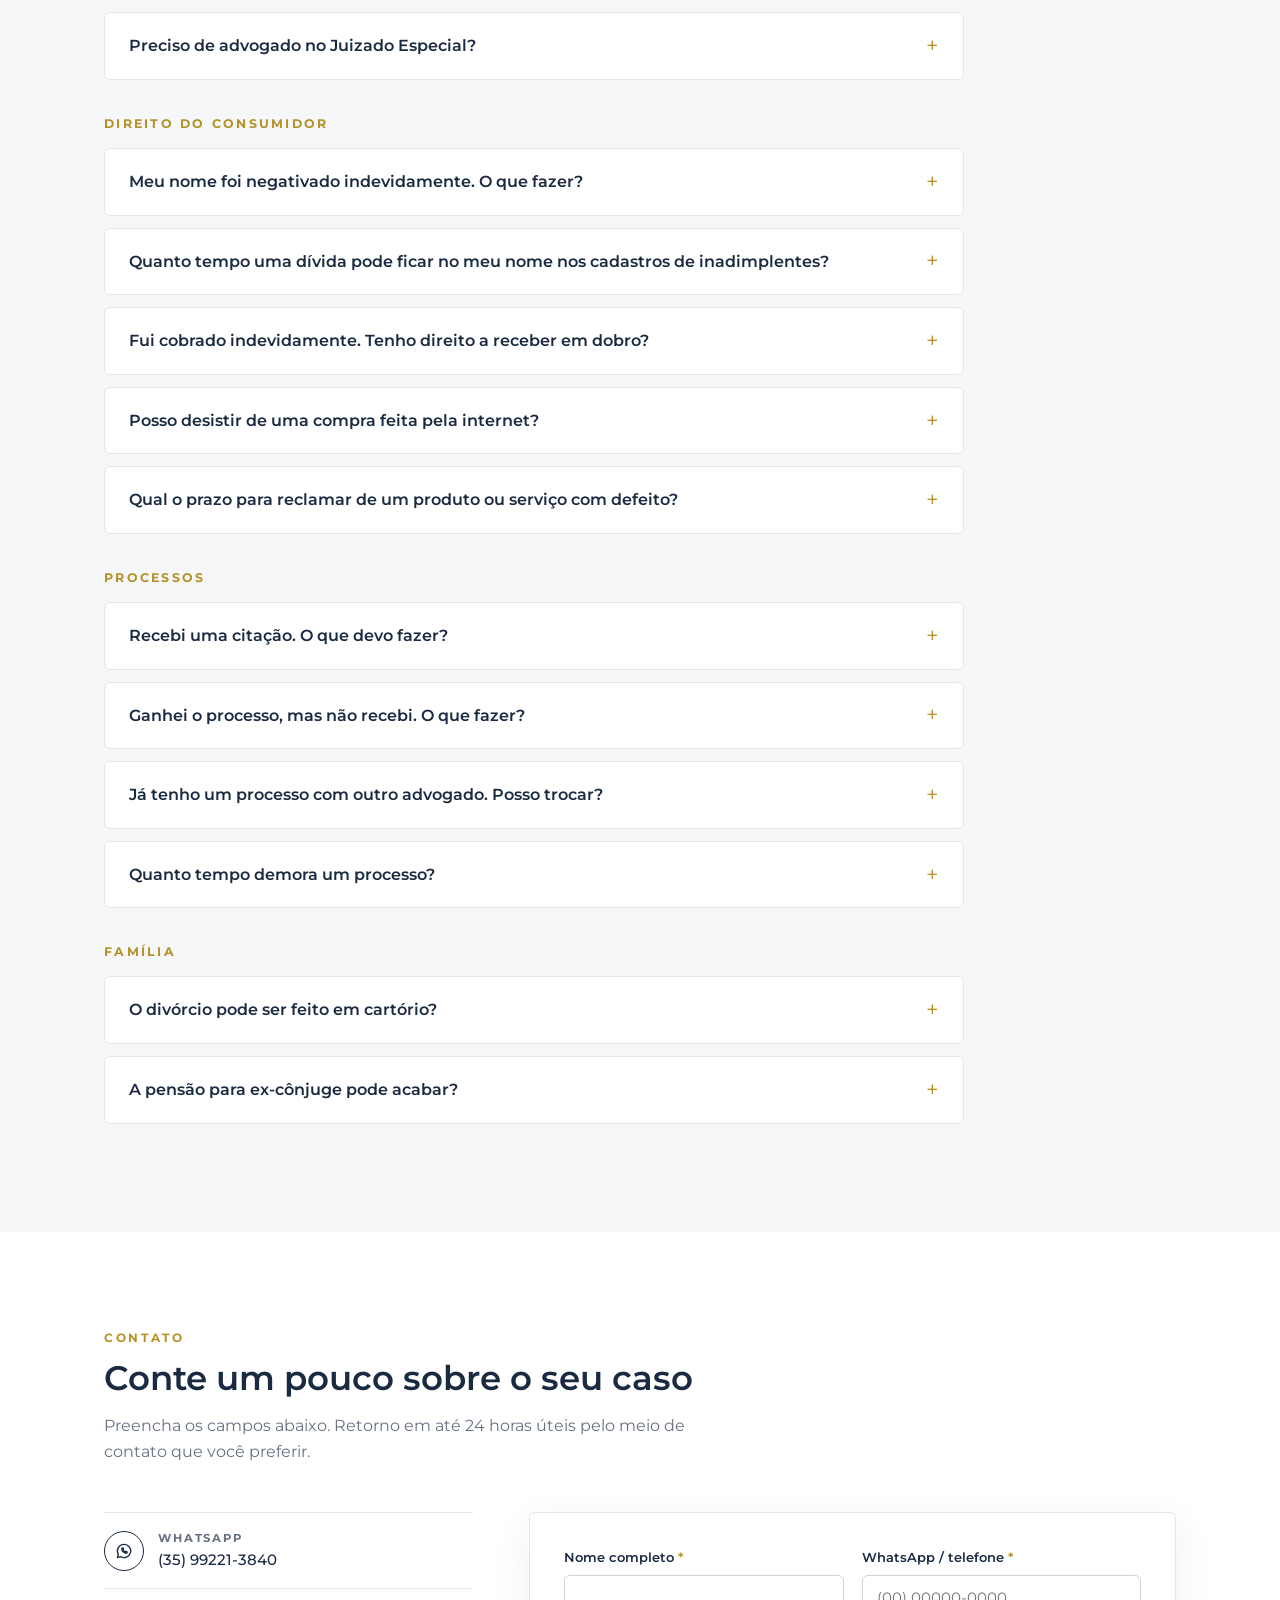
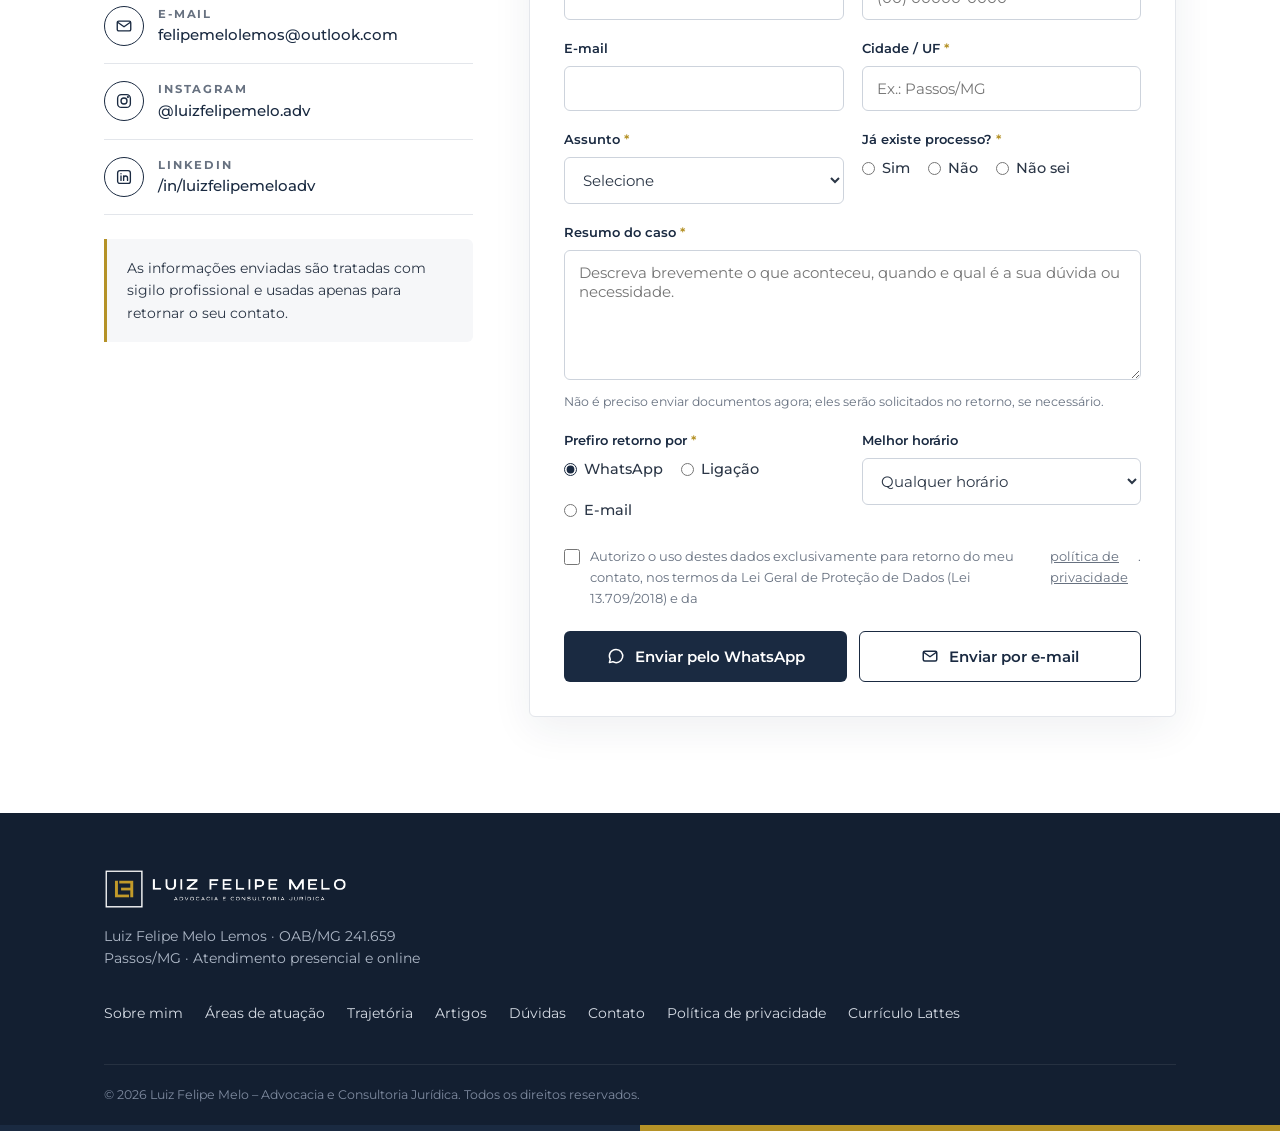
==== commit e65e0c8f: "Amplia as perguntas frequentes e organiza por tema Co-Authored-By: Claude Opus 5.5 <noreply@anthropi" ====
--- a/index.html
+++ b/index.html
@@ -126,6 +126,9 @@
   /* DÚVIDAS */
   .faq { background: var(--paper); }
   .faq .list { margin-top: 40px; max-width: 860px; }
+  .faq .fgroup { font-size: 12.5px; font-weight: 700; letter-spacing: .18em; text-transform: uppercase; color: var(--gold); margin: 34px 0 14px; }
+  .faq .fgroup:first-child { margin-top: 0; }
+  .faq details p a { color: var(--navy); font-weight: 600; }
   .faq details { background: var(--white); border: 1px solid var(--hair); border-radius: var(--r); margin-bottom: 12px; }
   .faq summary { list-style: none; cursor: pointer; padding: 20px 56px 20px 24px; font-weight: 600; color: var(--navy); font-size: 16px; position: relative; }
   .faq summary::-webkit-details-marker { display: none; }
@@ -206,6 +209,7 @@
     form { padding: 24px 20px; }
   }
 </style>
+<script type="application/ld+json" id="faq-ld">{"@context": "https://schema.org", "@type": "FAQPage", "mainEntity": [{"@type": "Question", "name": "Como funciona o atendimento online?", "acceptedAnswer": {"@type": "Answer", "text": "O primeiro contato pode ser feito pelo formulário deste site ou pelo WhatsApp. A partir daí, as conversas acontecem por videochamada, telefone ou mensagem, e os documentos são enviados em formato digital. Como os processos são eletrônicos, é possível acompanhar casos em todo o Brasil sem necessidade de deslocamento."}}, {"@type": "Question", "name": "Você atende fora de Passos/MG?", "acceptedAnswer": {"@type": "Answer", "text": "Sim. O atendimento presencial é feito em Passos/MG e região, e o atendimento online alcança clientes em todo o país. Quando o caso exigir algum ato presencial em outra cidade, isso é avaliado e combinado previamente."}}, {"@type": "Question", "name": "O que acontece depois que eu envio o formulário?", "acceptedAnswer": {"@type": "Answer", "text": "Você recebe um retorno em até 24 horas úteis, pelo meio de contato que preferir, para entender melhor a situação."}}, {"@type": "Question", "name": "O atendimento é sigiloso?", "acceptedAnswer": {"@type": "Answer", "text": "Sim. Tudo o que é relatado ao advogado é protegido pelo sigilo profissional, previsto no Estatuto da Advocacia e no Código de Ética da OAB, inclusive as informações enviadas pelo formulário ou pelo WhatsApp."}}, {"@type": "Question", "name": "Quais documentos devo separar?", "acceptedAnswer": {"@type": "Answer", "text": "Depende do assunto, mas em geral ajudam: documento de identidade, comprovante de endereço, contratos, comprovantes de pagamento, conversas, e-mails, protocolos de atendimento e, se houver processo, o número dele. Não é preciso enviar tudo no primeiro contato; os documentos necessários são indicados no retorno."}}, {"@type": "Question", "name": "Como são definidos os honorários?", "acceptedAnswer": {"@type": "Answer", "text": "Os honorários são definidos depois de entender o caso, considerando sua complexidade e o trabalho envolvido, e são formalizados em contrato escrito, com transparência sobre valores e forma de pagamento, observada a Tabela de Honorários da OAB/MG."}}, {"@type": "Question", "name": "Tenho direito à justiça gratuita?", "acceptedAnswer": {"@type": "Answer", "text": "A justiça gratuita dispensa as despesas do processo para quem não pode pagá-las sem prejuízo do próprio sustento. Em setembro de 2026, o STF fixou que quem recebe salário de até R$ 5 mil tem essa insuficiência presumida, e quem ganha mais pode obter o benefício comprovando a sua situação. Entenda a decisão."}}, {"@type": "Question", "name": "Preciso de advogado no Juizado Especial?", "acceptedAnswer": {"@type": "Answer", "text": "Nas causas de até 20 salários mínimos, é possível ingressar no Juizado Especial Cível sem advogado. Acima desse valor, e para recorrer da sentença, a assistência de advogado é obrigatória. Mesmo nos casos mais simples, a orientação técnica ajuda a formular o pedido corretamente e a reunir as provas certas."}}, {"@type": "Question", "name": "Meu nome foi negativado indevidamente. O que fazer?", "acceptedAnswer": {"@type": "Answer", "text": "O primeiro passo é consultar o cadastro, identificar a empresa responsável e verificar se a dívida existe e se você foi avisado previamente. Uma inclusão indevida pode ser cancelada e, conforme o caso, gerar indenização. Veja o que mudou sobre o aviso por e-mail, SMS e WhatsApp."}}, {"@type": "Question", "name": "Quanto tempo uma dívida pode ficar no meu nome nos cadastros de inadimplentes?", "acceptedAnswer": {"@type": "Answer", "text": "Pelo Código de Defesa do Consumidor (art. 43, § 1º), as informações negativas não podem permanecer nos cadastros por mais de cinco anos. Depois desse prazo, o registro deve ser excluído, mesmo que a dívida não tenha sido paga."}}, {"@type": "Question", "name": "Fui cobrado indevidamente. Tenho direito a receber em dobro?", "acceptedAnswer": {"@type": "Answer", "text": "O Código de Defesa do Consumidor garante a devolução em dobro do que foi pago indevidamente, salvo engano justificável. Em 2026, o STJ confirmou que não é preciso provar má-fé da empresa. Entenda a decisão."}}, {"@type": "Question", "name": "Posso desistir de uma compra feita pela internet?", "acceptedAnswer": {"@type": "Answer", "text": "Sim. Nas compras feitas fora do estabelecimento comercial, como pela internet ou por telefone, o consumidor pode desistir em até 7 dias, contados da assinatura do contrato ou do recebimento do produto, com devolução dos valores pagos (art. 49 do CDC)."}}, {"@type": "Question", "name": "Qual o prazo para reclamar de um produto ou serviço com defeito?", "acceptedAnswer": {"@type": "Answer", "text": "Pelo artigo 26 do CDC, o prazo é de 30 dias para produtos e serviços não duráveis e de 90 dias para os duráveis. Quando o defeito é oculto, o prazo começa a contar a partir do momento em que ele aparece."}}, {"@type": "Question", "name": "Recebi uma citação. O que devo fazer?", "acceptedAnswer": {"@type": "Answer", "text": "Procure um advogado o quanto antes. A citação marca o início do prazo para apresentar defesa, que no procedimento comum é, em regra, de 15 dias úteis. Perder esse prazo pode levar a que os fatos alegados pela outra parte sejam considerados verdadeiros."}}, {"@type": "Question", "name": "Ganhei o processo, mas não recebi. O que fazer?", "acceptedAnswer": {"@type": "Answer", "text": "Quando o devedor não paga voluntariamente, inicia-se o cumprimento de sentença, com bloqueio de valores e penhora de bens. Em situações específicas, o juiz pode adotar medidas como a suspensão da CNH. Veja os critérios fixados pelo STJ."}}, {"@type": "Question", "name": "Já tenho um processo com outro advogado. Posso trocar?", "acceptedAnswer": {"@type": "Answer", "text": "Sim, o cliente pode trocar de advogado a qualquer momento. Pelo Código de Ética da OAB, o novo advogado deve dar ciência ao colega anteriormente constituído, salvo em situações urgentes. A transição é feita de forma organizada, para que o processo não seja prejudicado."}}, {"@type": "Question", "name": "Quanto tempo demora um processo?", "acceptedAnswer": {"@type": "Answer", "text": "Não é possível prometer prazos, porque a duração depende do tipo de ação, da complexidade do caso, da defesa da outra parte e do andamento do próprio Judiciário. O que é possível garantir é acompanhamento constante e informação clara sobre cada etapa."}}, {"@type": "Question", "name": "O divórcio pode ser feito em cartório?", "acceptedAnswer": {"@type": "Answer", "text": "Sim, quando o casal está de acordo. O divórcio em cartório é feito por escritura pública, sempre com a assistência de advogado. Desde 2024, com a Resolução 571 do CNJ, ele também é possível quando há filhos menores, desde que as questões de guarda, convivência e pensão sejam resolvidas na Justiça."}}, {"@type": "Question", "name": "A pensão para ex-cônjuge pode acabar?", "acceptedAnswer": {"@type": "Answer", "text": "Sim. Mudanças relevantes na situação de quem recebe ou de quem paga podem justificar a revisão ou a extinção da pensão, mas isso depende de decisão judicial ou de novo acordo formalizado. Veja o que decidiu o STJ."}}]}</script>
 </head>
 <body>
 
@@ -364,15 +368,32 @@
   <section class="faq" id="duvidas">
     <div class="wrap">
       <div class="eyebrow">Dúvidas frequentes</div>
-      <h2 class="title">Perguntas comuns sobre o atendimento</h2>
+      <h2 class="title">Perguntas frequentes</h2>
       <div class="list">
+        <h3 class="fgroup">Atendimento</h3>
         <details><summary>Como funciona o atendimento online?</summary><p>O primeiro contato pode ser feito pelo formulário deste site ou pelo WhatsApp. A partir daí, as conversas acontecem por videochamada, telefone ou mensagem, e os documentos são enviados em formato digital. Como os processos são eletrônicos, é possível acompanhar casos em todo o Brasil sem necessidade de deslocamento.</p></details>
         <details><summary>Você atende fora de Passos/MG?</summary><p>Sim. O atendimento presencial é feito em Passos/MG e região, e o atendimento online alcança clientes em todo o país. Quando o caso exigir algum ato presencial em outra cidade, isso é avaliado e combinado previamente.</p></details>
+        <details><summary>O que acontece depois que eu envio o formulário?</summary><p>Você recebe um retorno em até 24 horas úteis, pelo meio de contato que preferir, para entender melhor a situação.</p></details>
+        <details><summary>O atendimento é sigiloso?</summary><p>Sim. Tudo o que é relatado ao advogado é protegido pelo sigilo profissional, previsto no Estatuto da Advocacia e no Código de Ética da OAB, inclusive as informações enviadas pelo formulário ou pelo WhatsApp.</p></details>
+        <details><summary>Quais documentos devo separar?</summary><p>Depende do assunto, mas em geral ajudam: documento de identidade, comprovante de endereço, contratos, comprovantes de pagamento, conversas, e-mails, protocolos de atendimento e, se houver processo, o número dele. Não é preciso enviar tudo no primeiro contato; os documentos necessários são indicados no retorno.</p></details>
+        <h3 class="fgroup">Custos e honorários</h3>
         <details><summary>Como são definidos os honorários?</summary><p>Os honorários são definidos depois de entender o caso, considerando sua complexidade e o trabalho envolvido, e são formalizados em contrato escrito, com transparência sobre valores e forma de pagamento, observada a Tabela de Honorários da OAB/MG.</p></details>
+        <details><summary>Tenho direito à justiça gratuita?</summary><p>A justiça gratuita dispensa as despesas do processo para quem não pode pagá-las sem prejuízo do próprio sustento. Em setembro de 2026, o STF fixou que quem recebe salário de até R$ 5 mil tem essa insuficiência presumida, e quem ganha mais pode obter o benefício comprovando a sua situação. <a href="artigos/justica-gratuita-stf-renda-ate-5-mil.html">Entenda a decisão</a>.</p></details>
+        <details><summary>Preciso de advogado no Juizado Especial?</summary><p>Nas causas de até 20 salários mínimos, é possível ingressar no Juizado Especial Cível sem advogado. Acima desse valor, e para recorrer da sentença, a assistência de advogado é obrigatória. Mesmo nos casos mais simples, a orientação técnica ajuda a formular o pedido corretamente e a reunir as provas certas.</p></details>
+        <h3 class="fgroup">Direito do Consumidor</h3>
+        <details><summary>Meu nome foi negativado indevidamente. O que fazer?</summary><p>O primeiro passo é consultar o cadastro, identificar a empresa responsável e verificar se a dívida existe e se você foi avisado previamente. Uma inclusão indevida pode ser cancelada e, conforme o caso, gerar indenização. <a href="artigos/nome-negativado-aviso-email-sms-whatsapp.html">Veja o que mudou sobre o aviso por e-mail, SMS e WhatsApp</a>.</p></details>
+        <details><summary>Quanto tempo uma dívida pode ficar no meu nome nos cadastros de inadimplentes?</summary><p>Pelo Código de Defesa do Consumidor (art. 43, § 1º), as informações negativas não podem permanecer nos cadastros por mais de cinco anos. Depois desse prazo, o registro deve ser excluído, mesmo que a dívida não tenha sido paga.</p></details>
+        <details><summary>Fui cobrado indevidamente. Tenho direito a receber em dobro?</summary><p>O Código de Defesa do Consumidor garante a devolução em dobro do que foi pago indevidamente, salvo engano justificável. Em 2026, o STJ confirmou que não é preciso provar má-fé da empresa. <a href="artigos/cobranca-indevida-devolucao-em-dobro.html">Entenda a decisão</a>.</p></details>
+        <details><summary>Posso desistir de uma compra feita pela internet?</summary><p>Sim. Nas compras feitas fora do estabelecimento comercial, como pela internet ou por telefone, o consumidor pode desistir em até 7 dias, contados da assinatura do contrato ou do recebimento do produto, com devolução dos valores pagos (art. 49 do CDC).</p></details>
+        <details><summary>Qual o prazo para reclamar de um produto ou serviço com defeito?</summary><p>Pelo artigo 26 do CDC, o prazo é de 30 dias para produtos e serviços não duráveis e de 90 dias para os duráveis. Quando o defeito é oculto, o prazo começa a contar a partir do momento em que ele aparece.</p></details>
+        <h3 class="fgroup">Processos</h3>
+        <details><summary>Recebi uma citação. O que devo fazer?</summary><p>Procure um advogado o quanto antes. A citação marca o início do prazo para apresentar defesa, que no procedimento comum é, em regra, de 15 dias úteis. Perder esse prazo pode levar a que os fatos alegados pela outra parte sejam considerados verdadeiros.</p></details>
+        <details><summary>Ganhei o processo, mas não recebi. O que fazer?</summary><p>Quando o devedor não paga voluntariamente, inicia-se o cumprimento de sentença, com bloqueio de valores e penhora de bens. Em situações específicas, o juiz pode adotar medidas como a suspensão da CNH. <a href="artigos/devedor-cnh-passaporte-suspensos.html">Veja os critérios fixados pelo STJ</a>.</p></details>
         <details><summary>Já tenho um processo com outro advogado. Posso trocar?</summary><p>Sim, o cliente pode trocar de advogado a qualquer momento. Pelo Código de Ética da OAB, o novo advogado deve dar ciência ao colega anteriormente constituído, salvo em situações urgentes. A transição é feita de forma organizada, para que o processo não seja prejudicado.</p></details>
-        <details><summary>Quais documentos devo separar?</summary><p>Depende do assunto, mas em geral ajudam: documento de identidade, comprovante de endereço, contratos, comprovantes de pagamento, conversas, e-mails, protocolos de atendimento e, se houver processo, o número dele. Não é preciso enviar tudo no primeiro contato; os documentos necessários são indicados no retorno.</p></details>
-        <details><summary>O que acontece depois que eu envio o formulário?</summary><p>Você recebe um retorno em até 24 horas úteis, pelo meio de contato que preferir, para entender melhor a situação. Todas as informações enviadas são tratadas com sigilo profissional.</p></details>
         <details><summary>Quanto tempo demora um processo?</summary><p>Não é possível prometer prazos, porque a duração depende do tipo de ação, da complexidade do caso, da defesa da outra parte e do andamento do próprio Judiciário. O que é possível garantir é acompanhamento constante e informação clara sobre cada etapa.</p></details>
+        <h3 class="fgroup">Família</h3>
+        <details><summary>O divórcio pode ser feito em cartório?</summary><p>Sim, quando o casal está de acordo. O divórcio em cartório é feito por escritura pública, sempre com a assistência de advogado. Desde 2024, com a Resolução 571 do CNJ, ele também é possível quando há filhos menores, desde que as questões de guarda, convivência e pensão sejam resolvidas na Justiça.</p></details>
+        <details><summary>A pensão para ex-cônjuge pode acabar?</summary><p>Sim. Mudanças relevantes na situação de quem recebe ou de quem paga podem justificar a revisão ou a extinção da pensão, mas isso depende de decisão judicial ou de novo acordo formalizado. <a href="artigos/pensao-ex-conjuge-vitalicia-pode-acabar.html">Veja o que decidiu o STJ</a>.</p></details>
       </div>
     </div>
   </section>
